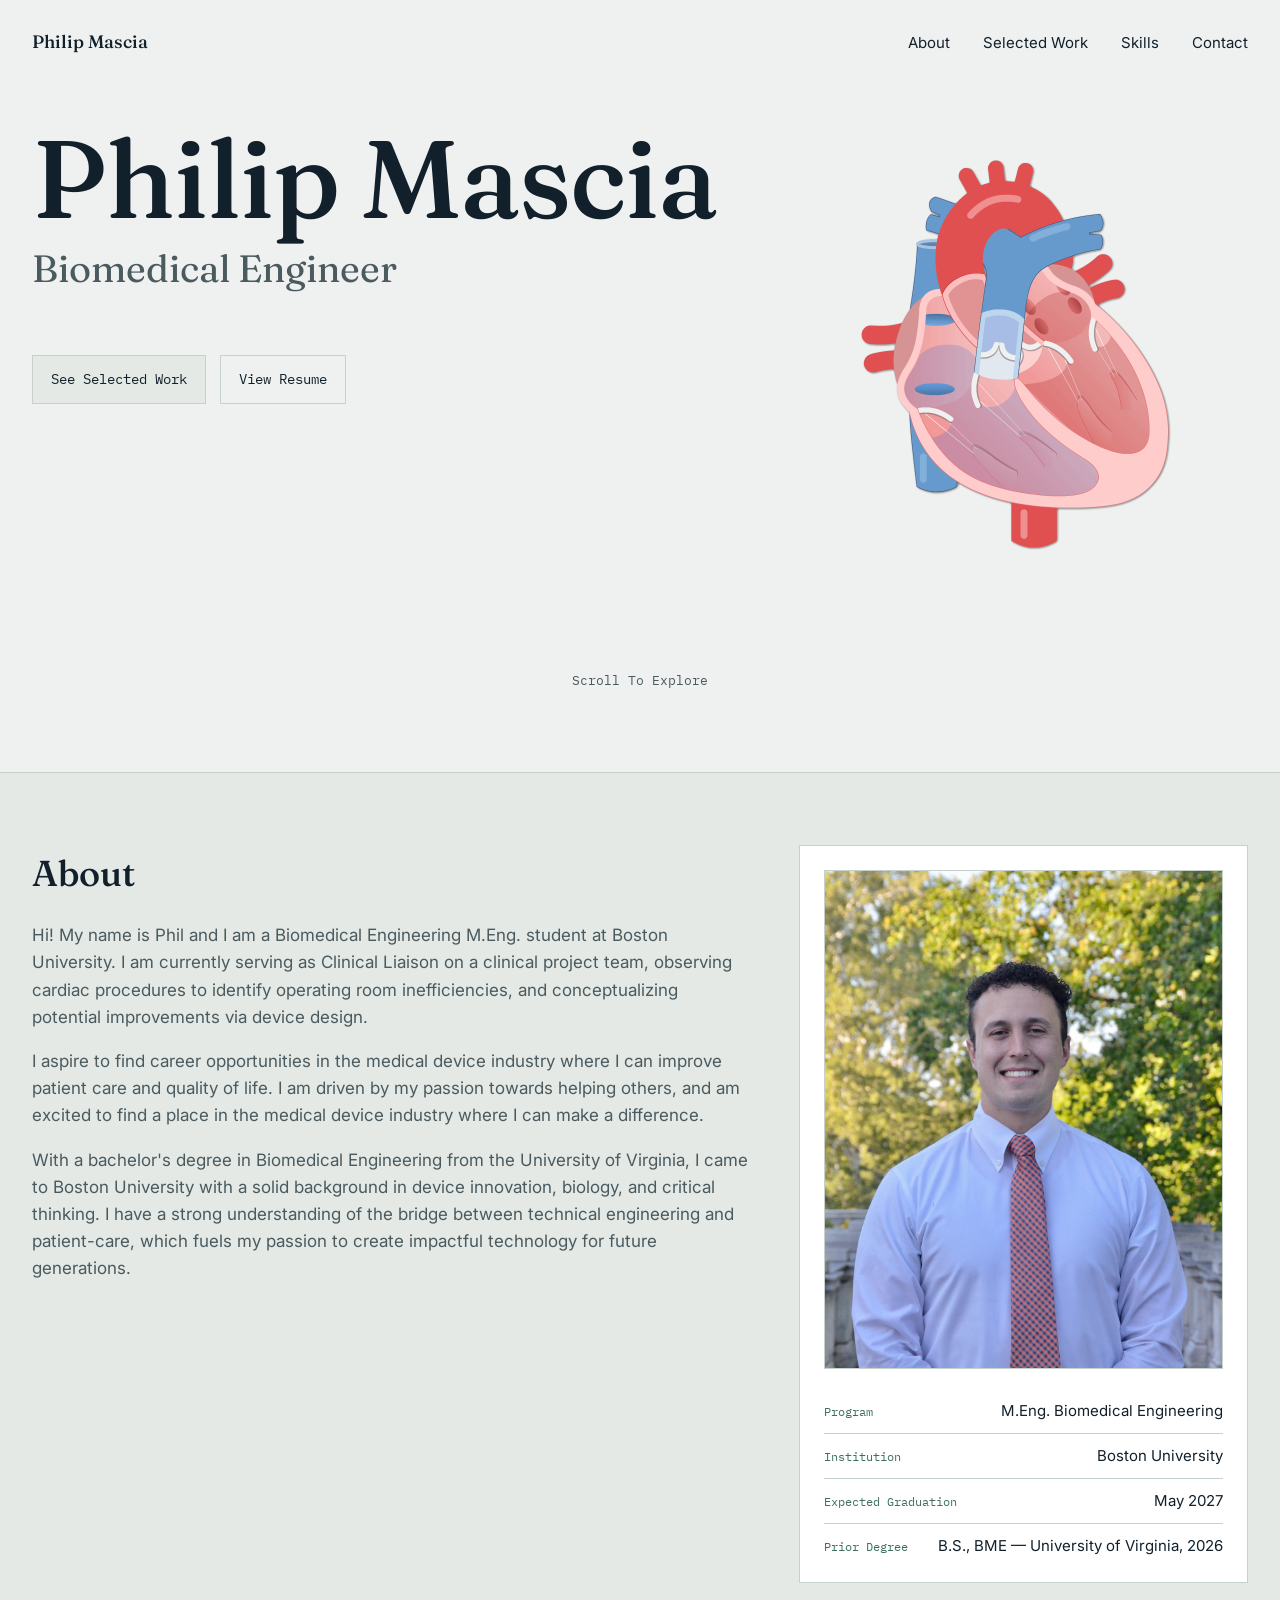
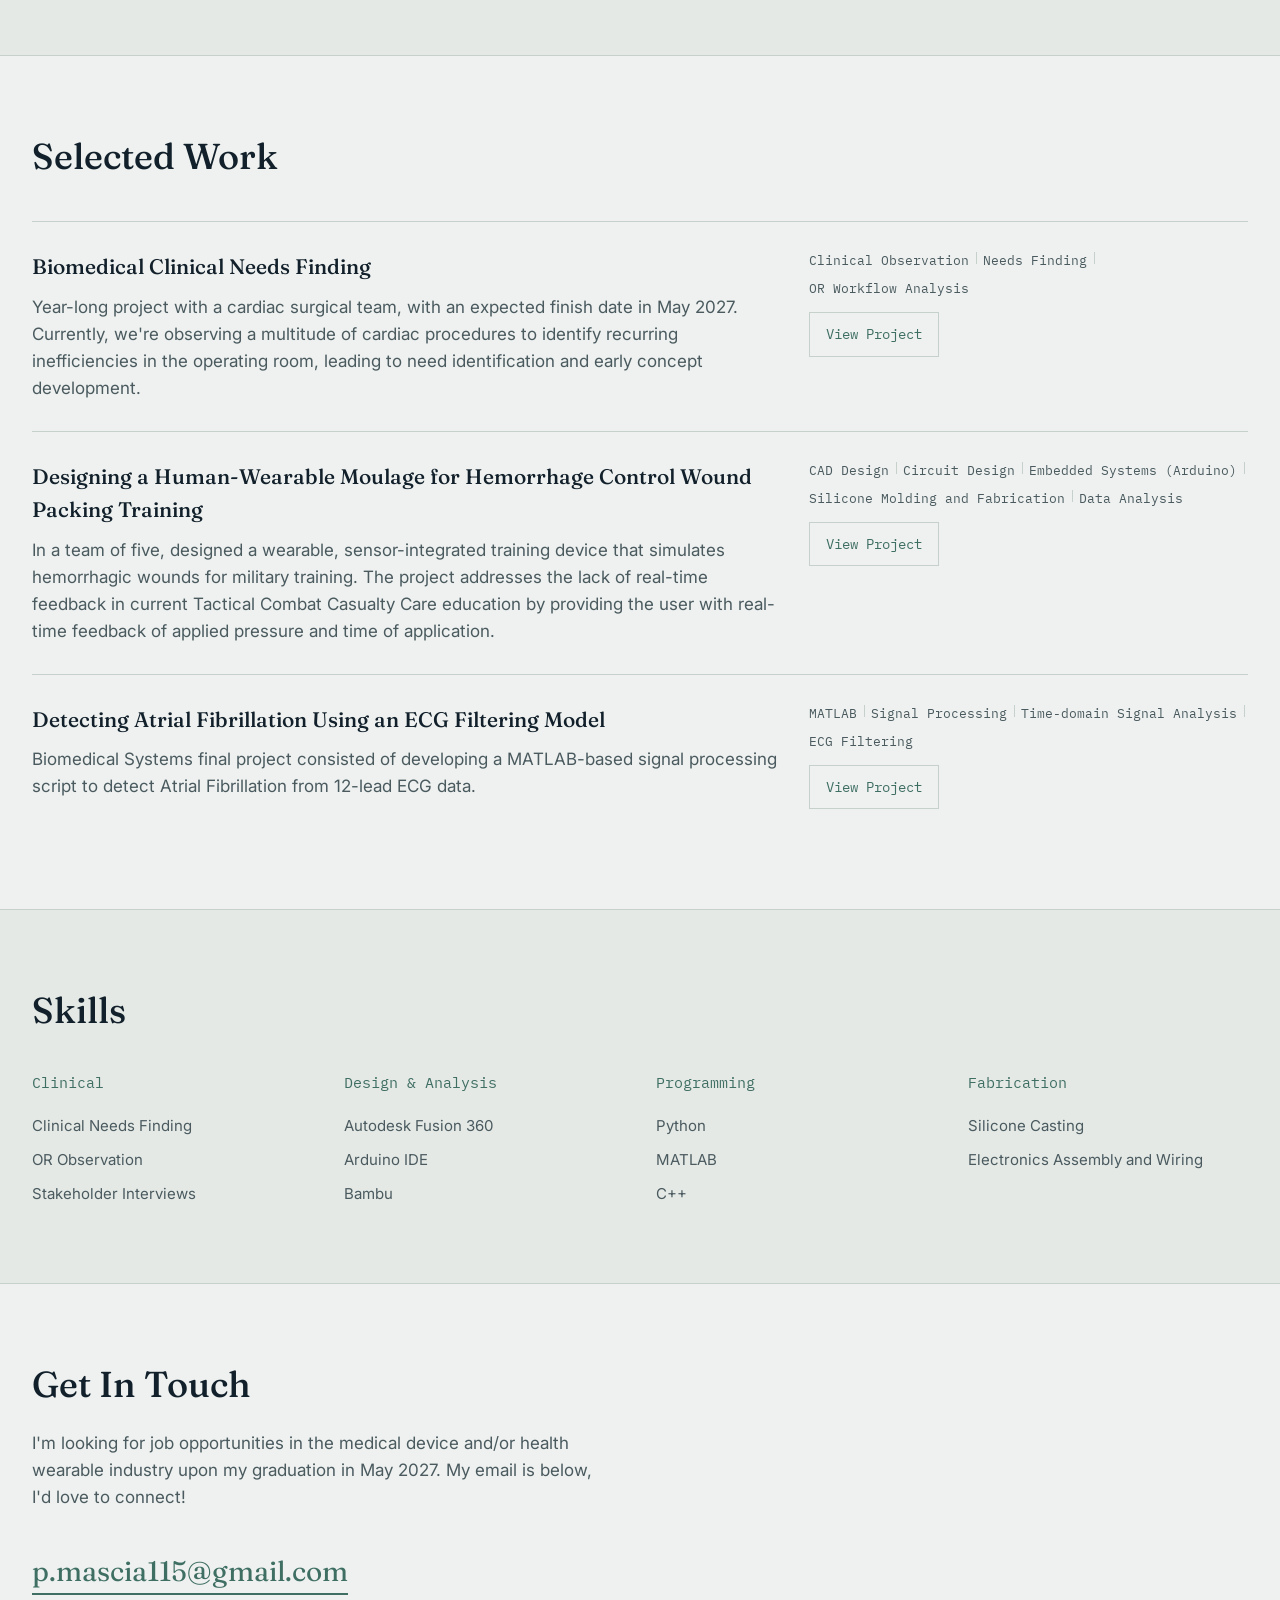
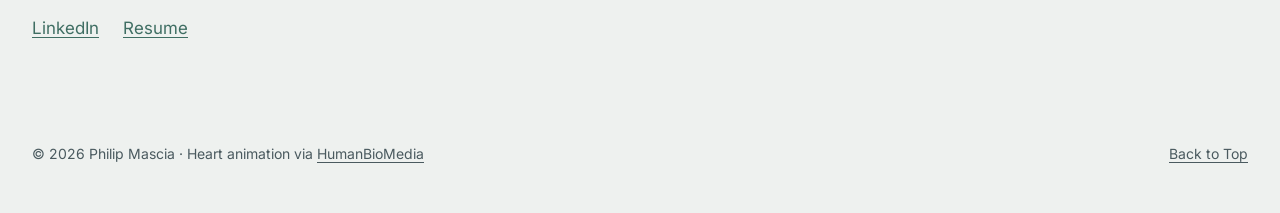
==== index.html @ 02827a30 "Update index.html" ====
<!DOCTYPE html>
<html lang="en">
<head>
<meta charset="UTF-8">
<meta name="viewport" content="width=device-width, initial-scale=1.0">
<title>Philip Mascia — Biomedical Engineer</title>
<link rel="preconnect" href="https://fonts.googleapis.com">
<link rel="preconnect" href="https://fonts.gstatic.com" crossorigin>
<link href="https://fonts.googleapis.com/css2?family=Fraunces:opsz,wght@9..144,400;9..144,500;9..144,600&family=Inter:wght@400;500;600&family=IBM+Plex+Mono:wght@400;500&display=swap" rel="stylesheet">
<link rel="stylesheet" href="styles.css">
</head>
<body>

<header class="site-header">
  <span class="site-name">Philip Mascia</span>
  <nav>
    <a href="#about">About</a>
    <a href="#work">Selected Work</a>
    <a href="#skills">Skills</a>
    <a href="#contact">Contact</a>
  </nav>
</header>

<main>

  <section class="hero">
    <div class="hero-grid">
      <div class="hero-text reveal">
        <h1 class="hero-title">
          <span class="hero-name">Philip Mascia</span>
          <span class="hero-role">Biomedical Engineer</span>
        </h1>
        <div class="hero-cta-row">
          <a class="hero-cta" href="#work">See Selected Work</a>
          <a class="hero-cta hero-cta-secondary" href="images/Philip Mascia.Resume.pdf">View Resume</a>
        </div>
      </div>
      <div class="hero-visual reveal" aria-label="Animated diagram of a beating heart">
        <img src="images/heart-beating-transparent.webp" alt="Animated diagram of a beating heart" class="heart-gif">
      </div>
     </div>
    <p class="scroll-hint reveal">Scroll To Explore</p>
  </section>

  <section id="about" class="about">
    <div class="about-text reveal">
      <h2>About</h2>
      <p>Hi! My name is Phil and I am a Biomedical Engineering M.Eng. student at Boston University. I am currently serving as Clinical Liaison on a clinical project team, observing cardiac procedures to identify operating room inefficiencies, and conceptualizing potential improvements via device design.</p>
      <p>I aspire to find career opportunities in the medical device industry where I can improve patient care and quality of life. I am driven by my passion towards helping others, and am excited to find a place in the medical device industry where I can make a difference.</p>
      <p>With a bachelor's degree in Biomedical Engineering from the University of Virginia, I came to Boston University with a solid background in device innovation, biology, and critical thinking. I have a strong understanding of the bridge between technical engineering and patient-care, which fuels my passion to create impactful technology for future generations.</p>
    </div>
    <div class="info-panel reveal" aria-label="Current program summary">
      <img src="images/headshot.jpg" alt="Photo of Philip Mascia" class="hero-photo">
      <div class="panel-row">
        <span class="panel-label">Program</span>
        <span class="panel-value">M.Eng. Biomedical Engineering</span>
      </div>
      <div class="panel-row">
        <span class="panel-label">Institution</span>
        <span class="panel-value">Boston University</span>
      </div>
      <div class="panel-row">
        <span class="panel-label">Expected Graduation</span>
        <span class="panel-value">May 2027</span>
      </div>
      <div class="panel-row">
        <span class="panel-label">Prior Degree</span>
        <span class="panel-value">B.S., BME — University of Virginia, 2026</span>
      </div>
    </div>
  </section>

  <section id="work" class="work">
    <h2>Selected Work</h2>

    <article class="project reveal">
      <div class="project-main">
        <h3>Biomedical Clinical Needs Finding</h3>
        <p>Year-long project with a cardiac surgical team, with an expected finish date in May 2027. Currently, we're observing a multitude of cardiac procedures to identify recurring inefficiencies in the operating room, leading to need identification and early concept development.</p>
      </div>
      <div class="project-meta">
        <ul class="tags">
          <li>Clinical Observation</li>
          <li>Needs Finding</li>
          <li>OR Workflow Analysis</li>
        </ul>
        <a class="project-link" href="project-01.html">View Project</a>
      </div>
    </article>

    <article class="project reveal">
      <div class="project-main">
        <h3>Designing a Human-Wearable Moulage for Hemorrhage Control Wound Packing Training</h3>
        <p>In a team of five, designed a wearable, sensor-integrated training device that simulates hemorrhagic wounds for military training. The project addresses the lack of real-time feedback in current Tactical Combat Casualty Care education by providing the user with real-time feedback of applied pressure and time of application.</p>
      </div>
      <div class="project-meta">
        <ul class="tags">
          <li>CAD Design</li>
          <li>Circuit Design</li>
          <li>Embedded Systems (Arduino)</li>
          <li>Silicone Molding and Fabrication</li>
          <li>Data Analysis</li>
        </ul>
        <a class="project-link" href="project-02.html">View Project</a>
      </div>
    </article>

    <article class="project reveal">
      <div class="project-main">
        <h3>Detecting Atrial Fibrillation Using an ECG Filtering Model</h3>
        <p>Biomedical Systems final project consisted of developing a MATLAB-based signal processing script to detect Atrial Fibrillation from 12-lead ECG data.</p>
      </div>
      <div class="project-meta">
        <ul class="tags">
          <li>MATLAB</li>
          <li>Signal Processing</li>
          <li>Time-domain Signal Analysis</li>
          <li>ECG Filtering</li>
        </ul>
        <a class="project-link" href="project-03.html">View Project</a>
      </div>
    </article>

  </section>

  <section id="skills" class="skills">
    <h2>Skills</h2>
    <div class="skills-grid">
      <div class="skills-group reveal">
        <h3>Clinical</h3>
        <ul>
          <li>Clinical Needs Finding</li>
          <li>OR Observation</li>
          <li>Stakeholder Interviews</li>
        </ul>
      </div>
      <div class="skills-group reveal">
        <h3>Design &amp; Analysis</h3>
        <ul>
          <li>Autodesk Fusion 360</li>
          <li>Arduino IDE</li>
          <li>Bambu</li>
        </ul>
      </div>
      <div class="skills-group reveal">
        <h3>Programming</h3>
        <ul>
          <li>Python</li>
          <li>MATLAB</li>
          <li>C++</li>
        </ul>
      </div>
      <div class="skills-group reveal">
        <h3>Fabrication</h3>
        <ul>
          <li>Silicone Casting</li>
          <li>Electronics Assembly and Wiring</li>
        </ul>
      </div>
    </div>
  </section>

  <section id="contact" class="contact reveal">
    <h2>Get In Touch</h2>
    <p>I'm looking for job opportunities in the medical device and/or health wearable industry upon my graduation in May 2027. My email is below, I'd love to connect!</p>
    <a class="contact-email" href="mailto:p.mascia115@gmail.com">p.mascia115@gmail.com</a>
    <div class="contact-links">
      <a href="https://www.linkedin.com/in/philip-mascia-20286b327">LinkedIn</a>
      <a href="images/Philip Mascia.Resume.pdf">Resume</a>
    </div>
  </section>

</main>

<footer class="site-footer">
  <span>© 2026 Philip Mascia · Heart animation via <a href="https://www.humanbiomedia.org/cardiac-cycle-animations/">HumanBioMedia</a></span>
  <a href="#top">Back to Top</a>
</footer>
<script>
  const revealEls = document.querySelectorAll('.reveal');
const observer = new IntersectionObserver((entries) => {
  entries.forEach(entry => {
    if (entry.isIntersecting) {
      entry.target.classList.add('visible');
      observer.unobserve(entry.target);
    }
  });
}, { threshold: 0.15 });
revealEls.forEach(el => observer.observe(el));
</script>
</body>
</html>
---- styles.css ----
/* ---- Tokens ---- */
:root {
  --paper: #EEF1EF;
  --paper-line: #C7D1CB;
  --ink: #12202B;
  --ink-soft: #4A5A5F;
  --teal: #3F6E63;
  --copper: #B5622F;
  --white: #FFFFFF;
  --paper-alt: #E4E9E5;
  --paper-hover: #DFEAE5;

  --font-display: 'Fraunces', serif;
  --font-body: 'Inter', -apple-system, sans-serif;
  --font-mono: 'IBM Plex Mono', monospace;

  --max: 1280px;
  --edge: 1px solid var(--paper-line);
}
* { box-sizing: border-box; }

html { scroll-behavior: smooth; }

body {
  margin: 0;
  background: var(--paper);
  color: var(--ink);
  font-family: var(--font-body);
  font-size: 17px;
  line-height: 1.6;
}

h1, h2, h3 {
  font-family: var(--font-display);
  font-weight: 500;
  margin: 0;
  color: var(--ink);
}

p { margin: 0 0 1em; color: var(--ink-soft); }
p:last-child { margin-bottom: 0; }

a {
  color: var(--teal);
  text-decoration-thickness: 1px;
  text-underline-offset: 3px;
}
a:hover { color: var(--copper); }

a:focus-visible, button:focus-visible {
  outline: 2px solid var(--copper);
  outline-offset: 3px;
}

@media (prefers-reduced-motion: reduce) {
  html { scroll-behavior: auto; }
  * { animation: none !important; transition: none !important; }
}

/* ---- Layout shell ---- */
main, .site-header, .site-footer {
  max-width: var(--max);
  margin: 0 auto;
  padding-left: 32px;
  padding-right: 32px;
}
main > section {
  width: 100vw;
  position: relative;
  left: 50%;
  margin-left: -50vw;
  padding-left: max(32px, calc((100vw - var(--max)) / 2 + 32px));
  padding-right: max(32px, calc((100vw - var(--max)) / 2 + 32px));
}

section { padding: 72px 0; border-bottom: var(--edge); }
.contact { border-bottom: none; }

/* ---- Header ---- */
.site-header {
  display: flex;
  justify-content: space-between;
  align-items: center;
  padding-top: 28px;
  padding-bottom: 28px;
}
.site-name {
  font-family: var(--font-display);
  font-size: 18px;
  font-weight: 500;
}
.site-header nav a {
  margin-left: 28px;
  color: var(--ink);
  text-decoration: none;
  font-size: 15px;
  position: relative;
  padding-bottom: 2px;
}
.site-header nav a::after {
  content: "";
  position: absolute;
  left: 0;
  bottom: -2px;
  width: 0;
  height: 1px;
  background: var(--teal);
  transition: width 0.25s ease;
}
.site-header nav a:hover { color: var(--teal); }
.site-header nav a:hover::after { width: 100%; }

/* ---- Hero ---- */
.hero {
  padding-top: 40px;
  position: relative;
}
.hero-grid {
  display: grid;
  grid-template-columns: 1.5fr 1fr;
  gap: 48px;
  align-items: start;
}
.hero h1.hero-title {
  font-family: var(--font-display);
  font-weight: 500;
}
.hero-name {
  display: block;
  font-size: clamp(56px, 9vw, 110px);
  line-height: 0.98;
  letter-spacing: -0.01em;
}
.hero-role {
  display: block;
  margin-top: 6px;
  font-size: clamp(26px, 3.6vw, 38px);
  font-weight: 400;
  color: var(--ink-soft);
}
.hero-sub {
  margin-top: 24px;
  max-width: 46ch;
  font-size: 17px;
}
.hero-cta-row {
  display: flex;
  flex-wrap: wrap;
  gap: 14px;
  margin-top: 56px;
}
.hero-cta {
  display: inline-block;
  padding: 12px 18px;
  border: var(--edge);
  background: var(--paper-alt);
  color: var(--ink);
  font-family: var(--font-mono);
  font-size: 14px;
  text-decoration: none;
  transition: border-color 0.3s ease, color 0.3s ease, background-color 0.3s ease;
}
.hero-cta:hover {
  border-color: var(--teal);
  color: var(--teal);
  background: var(--paper-hover);
}
.hero-cta-secondary {
  background: transparent;
}
.scroll-hint {
  text-align: center;
  margin-top: 90px;
  padding-bottom: 8px;
  font-family: var(--font-mono);
  font-size: 13px;
  color: var(--ink-soft);
  transition: color 0.3s ease;
  animation: scroll-hint-bounce 2.2s ease-in-out 5;
}
.scroll-hint:hover {
  color: var(--teal);
}
@keyframes scroll-hint-bounce {
  0%, 100% { transform: translateY(0); }
  50% { transform: translateY(6px); }
}

/* ---- Hero visual: heart rate monitor ---- */
.hero-visual {
  padding: 28px 24px;
  min-height: 320px;
  display: flex;
  flex-direction: column;
  align-items: center;
  justify-content: center;
  gap: 24px;
}
.heart-gif {
  width: 100%;
  max-width: 320px;
  height: auto;
  display: block;
}
/* ---- Info panel (headshot + program summary, now in About) ---- */
.info-panel {
  border: var(--edge);
  background: var(--white);
  padding: 24px;
}
.hero-photo {
  width: 100%;
  aspect-ratio: 4 / 5;
  object-fit: cover;
  margin-bottom: 20px;
  border: var(--edge);
  display: block;
}
.panel-row {
  display: flex;
  flex-direction: row;
  justify-content: space-between;
  align-items: baseline;
  gap: 12px;
  padding: 10px 0;
  border-bottom: var(--edge);
}
.panel-row:last-child { border-bottom: none; padding-bottom: 0; }
.panel-row:first-child { padding-top: 0; }
.panel-label {
  font-family: var(--font-mono);
  font-size: 12px;
  color: var(--teal);
  white-space: nowrap;
}
.panel-value {
  font-size: 15px;
  color: var(--ink);
  text-align: right;
}

/* ---- About ---- */
.about {
  display: grid;
  grid-template-columns: 1.6fr 1fr;
  gap: 48px;
}
.about h2 { font-size: 28px; margin-bottom: 20px; }
.about .info-panel { align-self: start; }

/* ---- Work ---- */
.work h2 { font-size: 28px; margin-bottom: 36px; }
.project {
  display: grid;
  grid-template-columns: 1.7fr 1fr;
  gap: 32px;
  padding: 28px 0;
  border-top: var(--edge);
  position: relative;
  transition: background-color 0.5s ease;
}
.project:hover {
  background: var(--paper-hover);
}
.project::before {
  content: "";
  position: absolute;
  top: 0;
  left: 0;
  right: 0;
  height: 2px;
  background: var(--teal);
  opacity: 0;
  transition: opacity 0.4s ease;
}
.project:hover::before {
  opacity: 1;
}
.project:first-of-type { border-top: var(--edge); }
.project h3 { font-size: 21px; margin-bottom: 10px; }
.project-meta {
  display: flex;
  flex-direction: column;
  align-items: flex-start;
  gap: 14px;
}
.tags {
  list-style: none;
  margin: 0;
  padding: 0;
  display: flex;
  flex-wrap: wrap;
  gap: 8px 14px;
  font-family: var(--font-mono);
  font-size: 12.5px;
  color: var(--ink-soft);
}
.tags li { position: relative; }
.tags li:not(:last-child)::after {
  content: "";
  position: absolute;
  right: -8px;
  top: 2px;
  height: 12px;
  width: 1px;
  background: var(--paper-line);
}
.project-link {
  display: inline-block;
  padding: 10px 16px;
  border: var(--edge);
  font-family: var(--font-mono);
  font-size: 14px;
  text-decoration: none;
  transition: border-color 0.3s ease, color 0.3s ease, background-color 0.3s ease;
}
.project-link:hover {
  border-color: var(--teal);
  background: var(--paper-alt);
}

/* ---- Skills ---- */
.skills h2 { font-size: 28px; margin-bottom: 32px; }
.skills-grid {
  display: grid;
  grid-template-columns: repeat(4, 1fr);
  gap: 32px;
}
.skills-group h3 {
  font-size: 15px;
  font-family: var(--font-mono);
  font-weight: 400;
  color: var(--teal);
  margin-bottom: 14px;
}
.skills-group ul {
  list-style: none;
  margin: 0;
  padding: 0;
  font-size: 15px;
  color: var(--ink-soft);
}
.skills-group li { padding: 5px 0; }
.meta-box {
  transition: border-color 0.25s ease, background-color 0.25s ease;
}
.meta-box:hover {
  border-color: var(--teal);
  background: var(--white);
}
.info-panel {
  transition: border-color 0.25s ease;
}
.info-panel:hover {
  border-color: var(--teal);
}
/* ---- Contact ---- */
.contact h2 { font-size: 28px; margin-bottom: 16px; }
.contact p { max-width: 52ch; }
.contact-email {
  display: inline-block;
  font-family: var(--font-display);
  font-size: 28px;
  margin-top: 20px;
  text-decoration: none;
  border-bottom: 2px solid var(--teal);
}
.contact-email:hover { border-color: var(--copper); }
.contact-links { margin-top: 20px; display: flex; gap: 24px; }

main > section {
  transition: background-color 0.35s ease;
}
main > section:nth-of-type(even) {
  background: var(--paper-alt);
}

/* ---- Footer ---- */
.site-footer {
  display: flex;
  justify-content: space-between;
  padding: 28px 32px 48px;
  font-size: 14px;
  color: var(--ink-soft);
}
.site-footer a { color: var(--ink-soft); }

/* ---- Responsive ---- */
@media (max-width: 720px) {
  .hero-grid, .about, .project {
    grid-template-columns: 1fr;
  }
  .skills-grid {
    grid-template-columns: repeat(2, 1fr);
  }
  .site-header nav a { margin-left: 16px; }
  section { padding: 48px 0; }
}
.reveal {
  opacity: 0;
  transform: translateY(16px);
  transition: opacity 0.6s ease, transform 0.6s ease;
}
.reveal.visible {
  opacity: 1;
  transform: translateY(0);
}
@media (prefers-reduced-motion: reduce) {
  .reveal { opacity: 1; transform: none; transition: none; }
}

/* ---- Project detail pages ---- */
.project-nav {
  padding: 32px 0 0;
  display: flex;
  flex-wrap: wrap;
  gap: 14px
}

.project-meta-block {
  padding-top: 24px;
}
.meta-row {
  display: flex;
  flex-wrap: wrap;
  gap: 16px;
}
.meta-box {
  border: var(--edge);
  padding: 14px 18px;
  display: flex;
  flex-direction: column;
  gap: 4px;
  min-width: 160px;
}

.project-title-block {
  padding-top: 40px;
  padding-bottom: 40px;
}
.project-title {
  font-size: clamp(32px, 5vw, 52px);
  line-height: 1.05;
  margin-bottom: 20px;
}
.project-skills {
  font-size: 13.5px;
}

.project-section {
  border-top: var(--edge);
  padding-top: 48px;
  padding-bottom: 48px;
}
.project-section h2 {
  font-size: 26px;
  margin-bottom: 20px;
}
.project-section p {
  max-width: 68ch;
}

.media-grid {
  display: grid;
  grid-template-columns: repeat(3, 1fr);
  gap: 16px;
  margin-bottom: 28px;
}
.media-grid.two-up {
  grid-template-columns: repeat(2, 1fr);
}
.media-placeholder {
  aspect-ratio: 4 / 3;
  border: 1px dashed var(--paper-line);
  display: flex;
  align-items: center;
  justify-content: center;
  font-family: var(--font-mono);
  font-size: 13px;
  color: var(--ink-soft);
  text-align: center;
  padding: 12px;
}

.project-footer-nav {
  display: flex;
  flex-wrap: wrap;
  gap: 14px;
  padding: 40px 0 56px;
}

@media (max-width: 720px) {
  .media-grid { grid-template-columns: 1fr 1fr; }
}
.media-item {
  width: 100%;
  aspect-ratio: 4 / 3;
  object-fit: contain;
  background: var(--ink);
  border: var(--edge);
  display: block;
}
.media-item.wide {
  grid-column: 1 / -1;
  aspect-ratio: 16 / 9;
}
img.media-item {
  object-fit: cover;
  background: none;
}
.about h2, .work h2, .skills h2, .contact h2 {
  font-size: 36px;
}
/* ---- Font ---- */
h1, h2, h3, .site-name, .contact-email {
  font-variation-settings: "SOFT" 0, "WONK" 0, "opsz" 20;
}
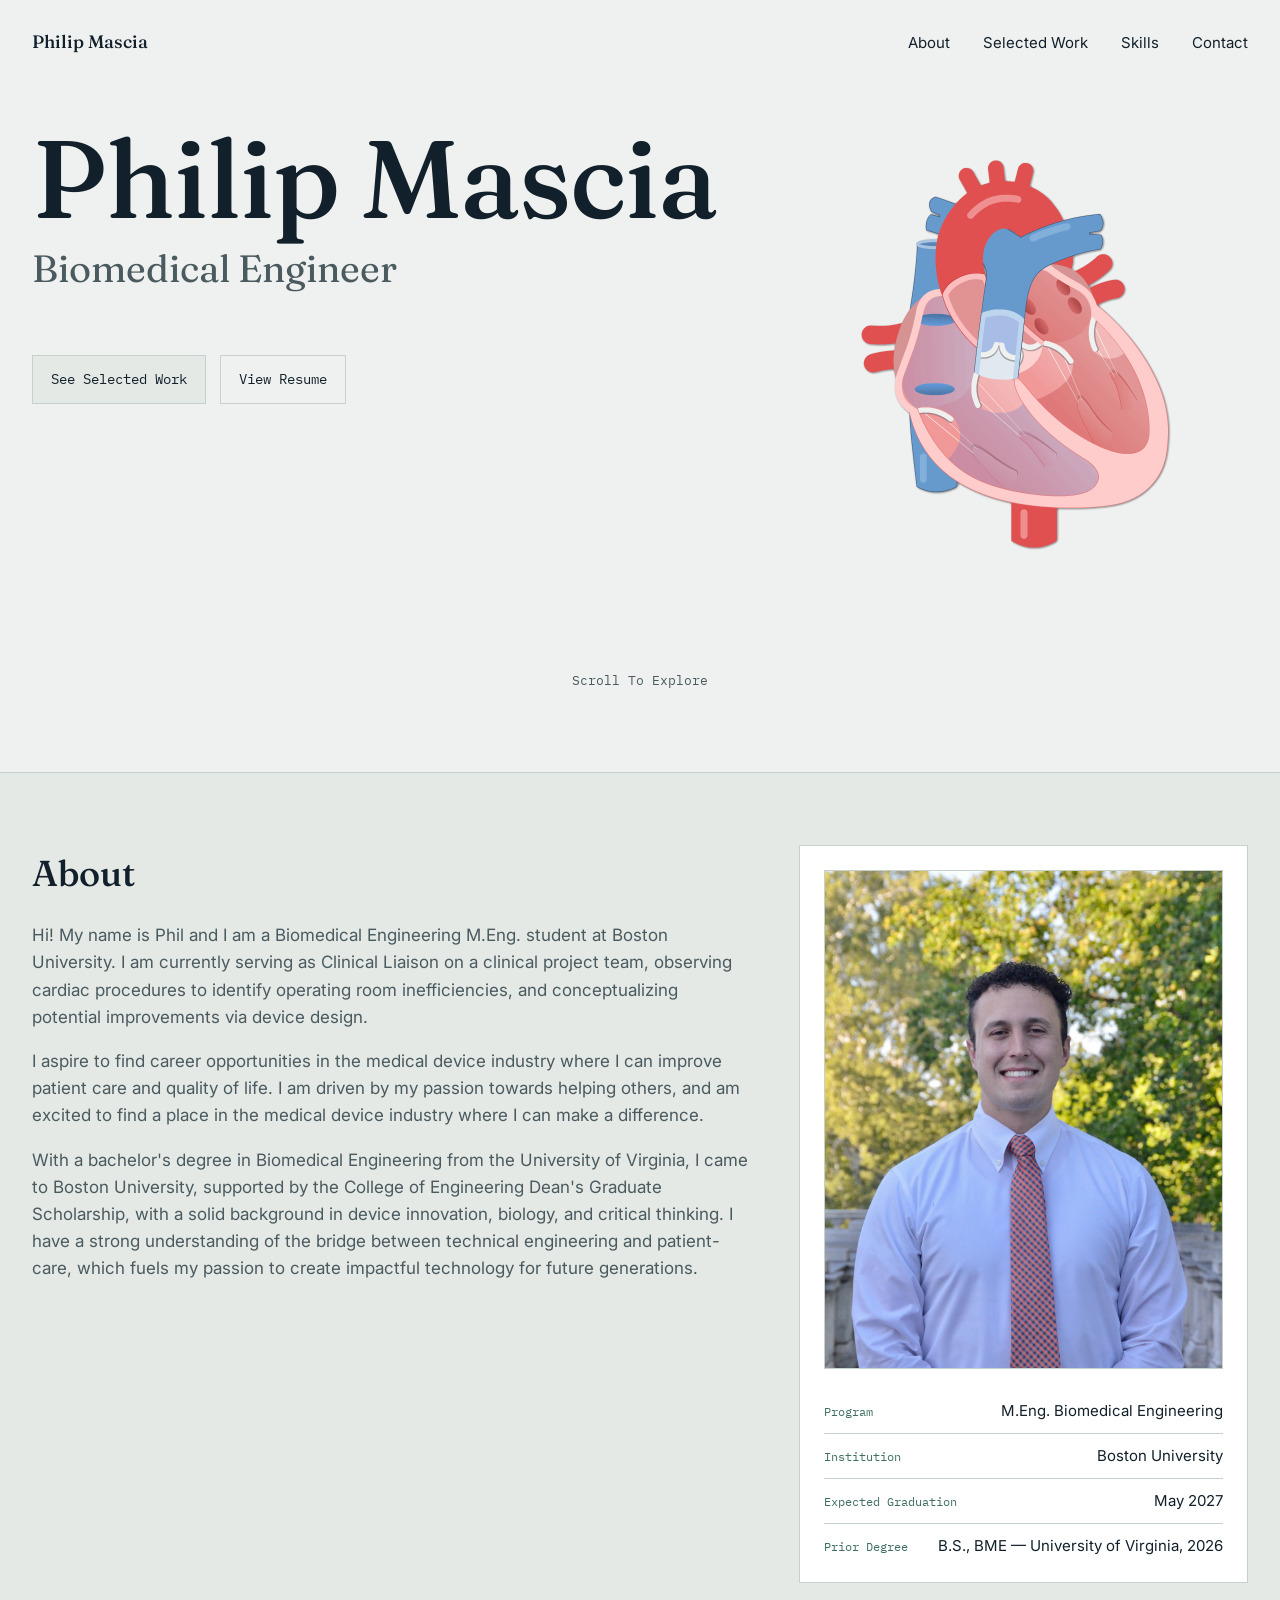
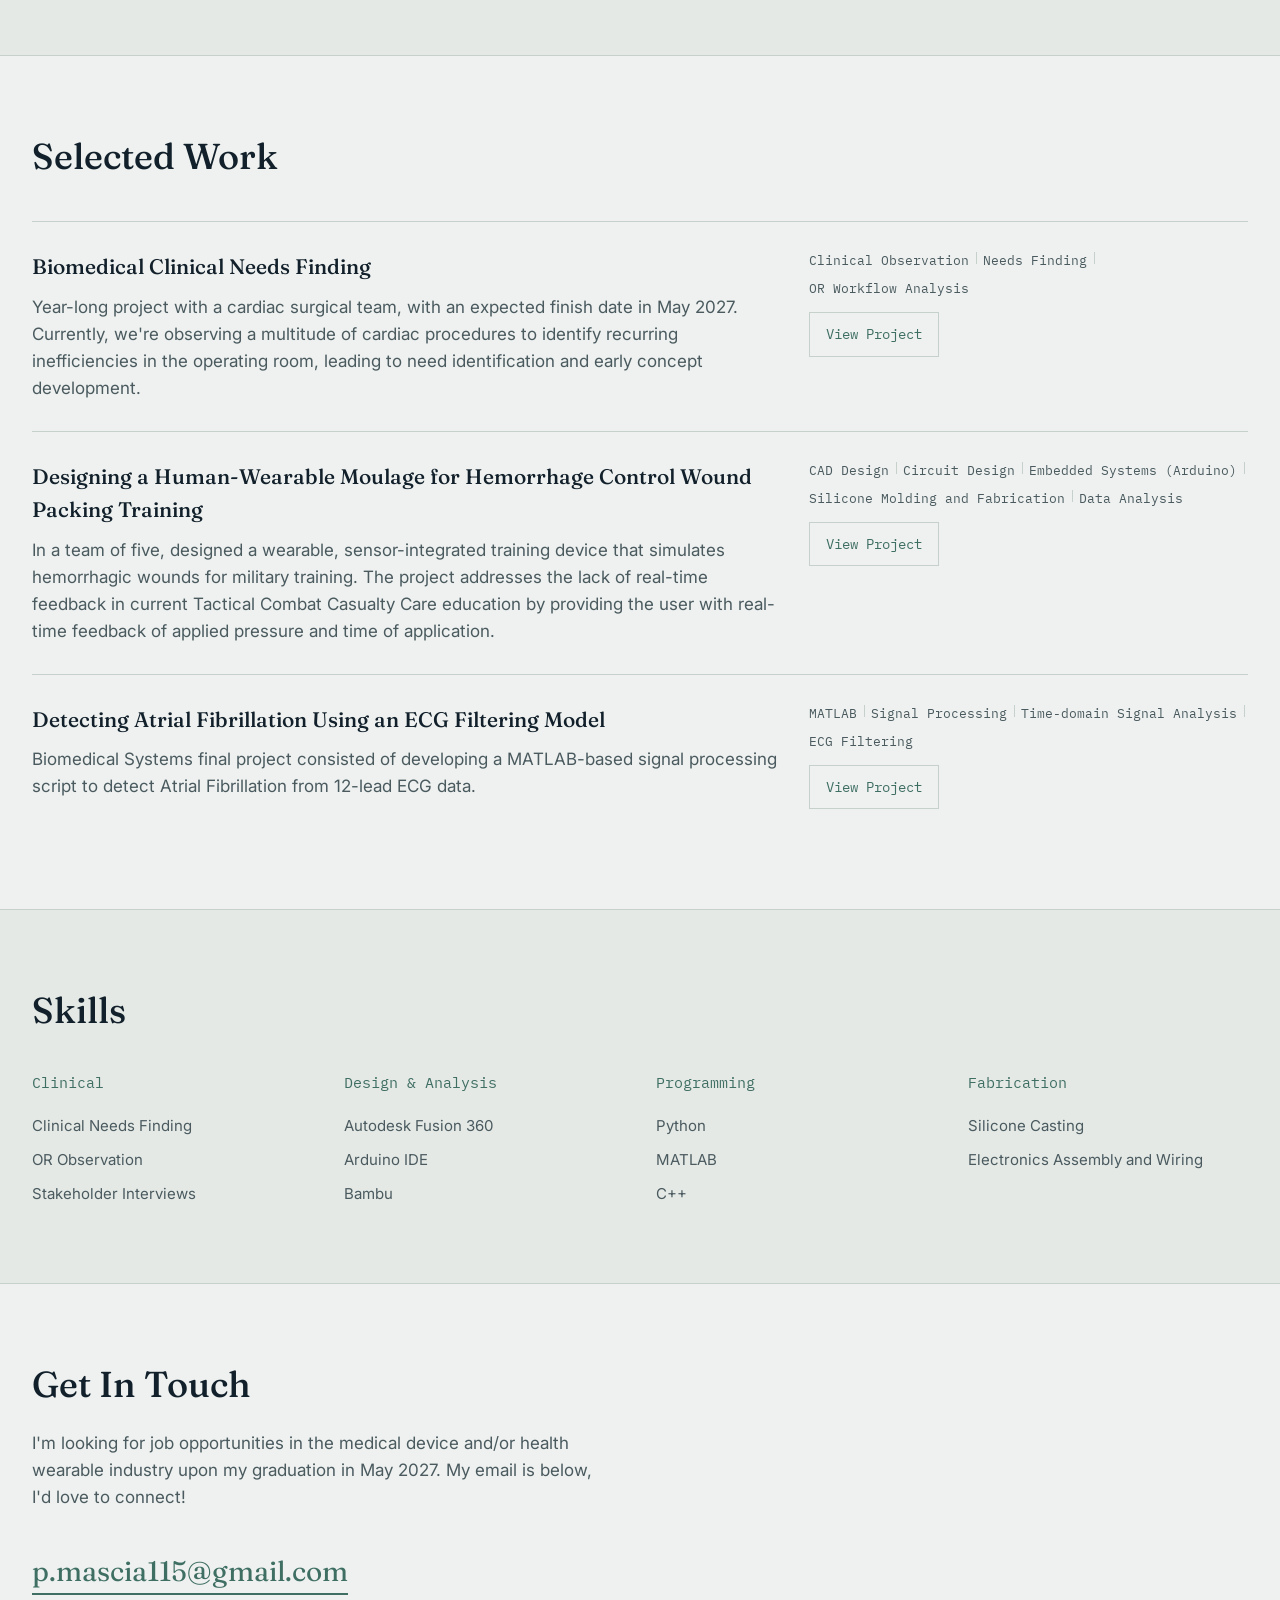
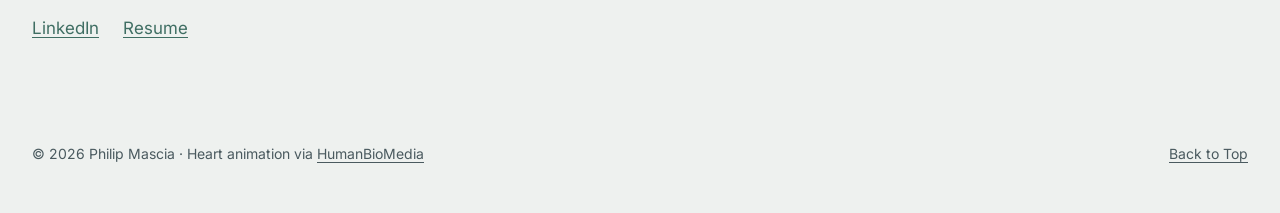
==== commit 7c546380: "Update index.html" ====
--- a/index.html
+++ b/index.html
@@ -47,7 +47,7 @@
       <h2>About</h2>
       <p>Hi! My name is Phil and I am a Biomedical Engineering M.Eng. student at Boston University. I am currently serving as Clinical Liaison on a clinical project team, observing cardiac procedures to identify operating room inefficiencies, and conceptualizing potential improvements via device design.</p>
       <p>I aspire to find career opportunities in the medical device industry where I can improve patient care and quality of life. I am driven by my passion towards helping others, and am excited to find a place in the medical device industry where I can make a difference.</p>
-      <p>With a bachelor's degree in Biomedical Engineering from the University of Virginia, I came to Boston University with a solid background in device innovation, biology, and critical thinking. I have a strong understanding of the bridge between technical engineering and patient-care, which fuels my passion to create impactful technology for future generations.</p>
+      <p>With a bachelor's degree in Biomedical Engineering from the University of Virginia, I came to Boston University, supported by the College of Engineering Dean's Graduate Scholarship, with a solid background in device innovation, biology, and critical thinking. I have a strong understanding of the bridge between technical engineering and patient-care, which fuels my passion to create impactful technology for future generations.</p>
     </div>
     <div class="info-panel reveal" aria-label="Current program summary">
       <img src="images/headshot.jpg" alt="Photo of Philip Mascia" class="hero-photo">
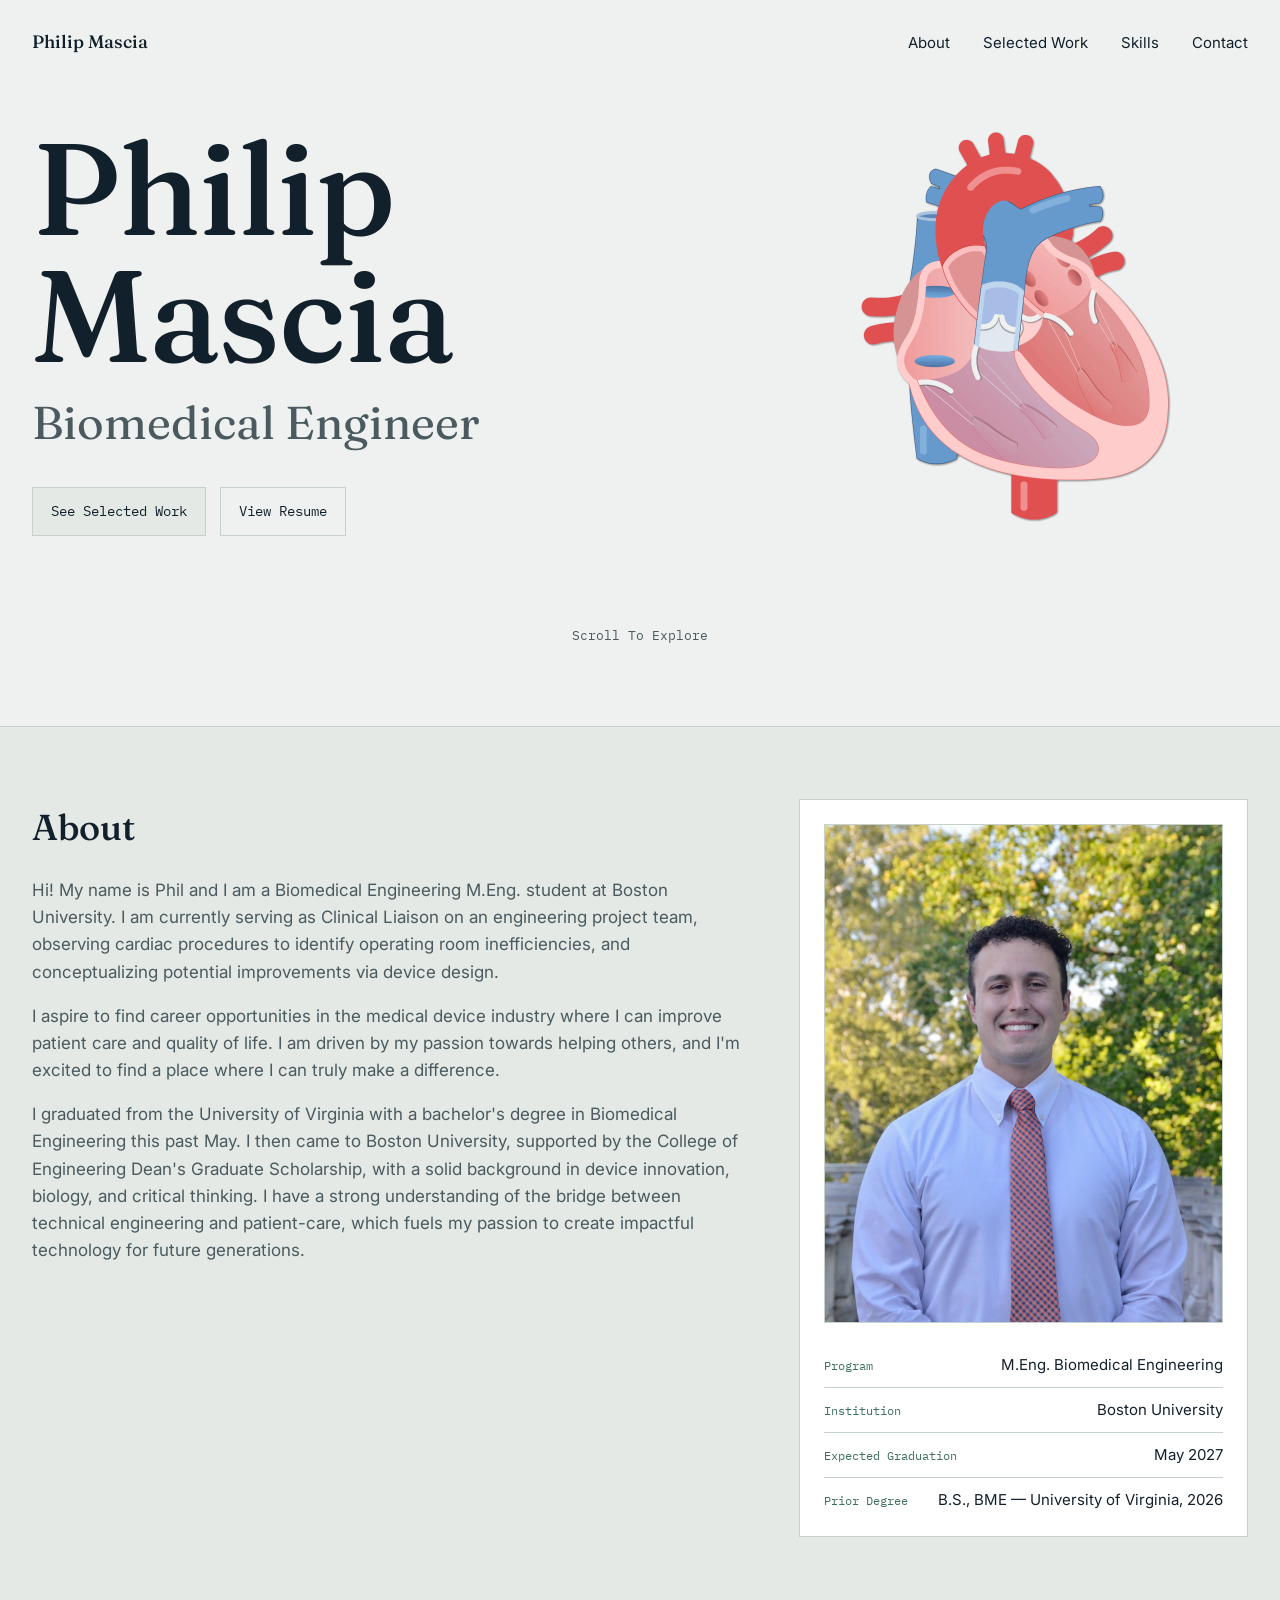
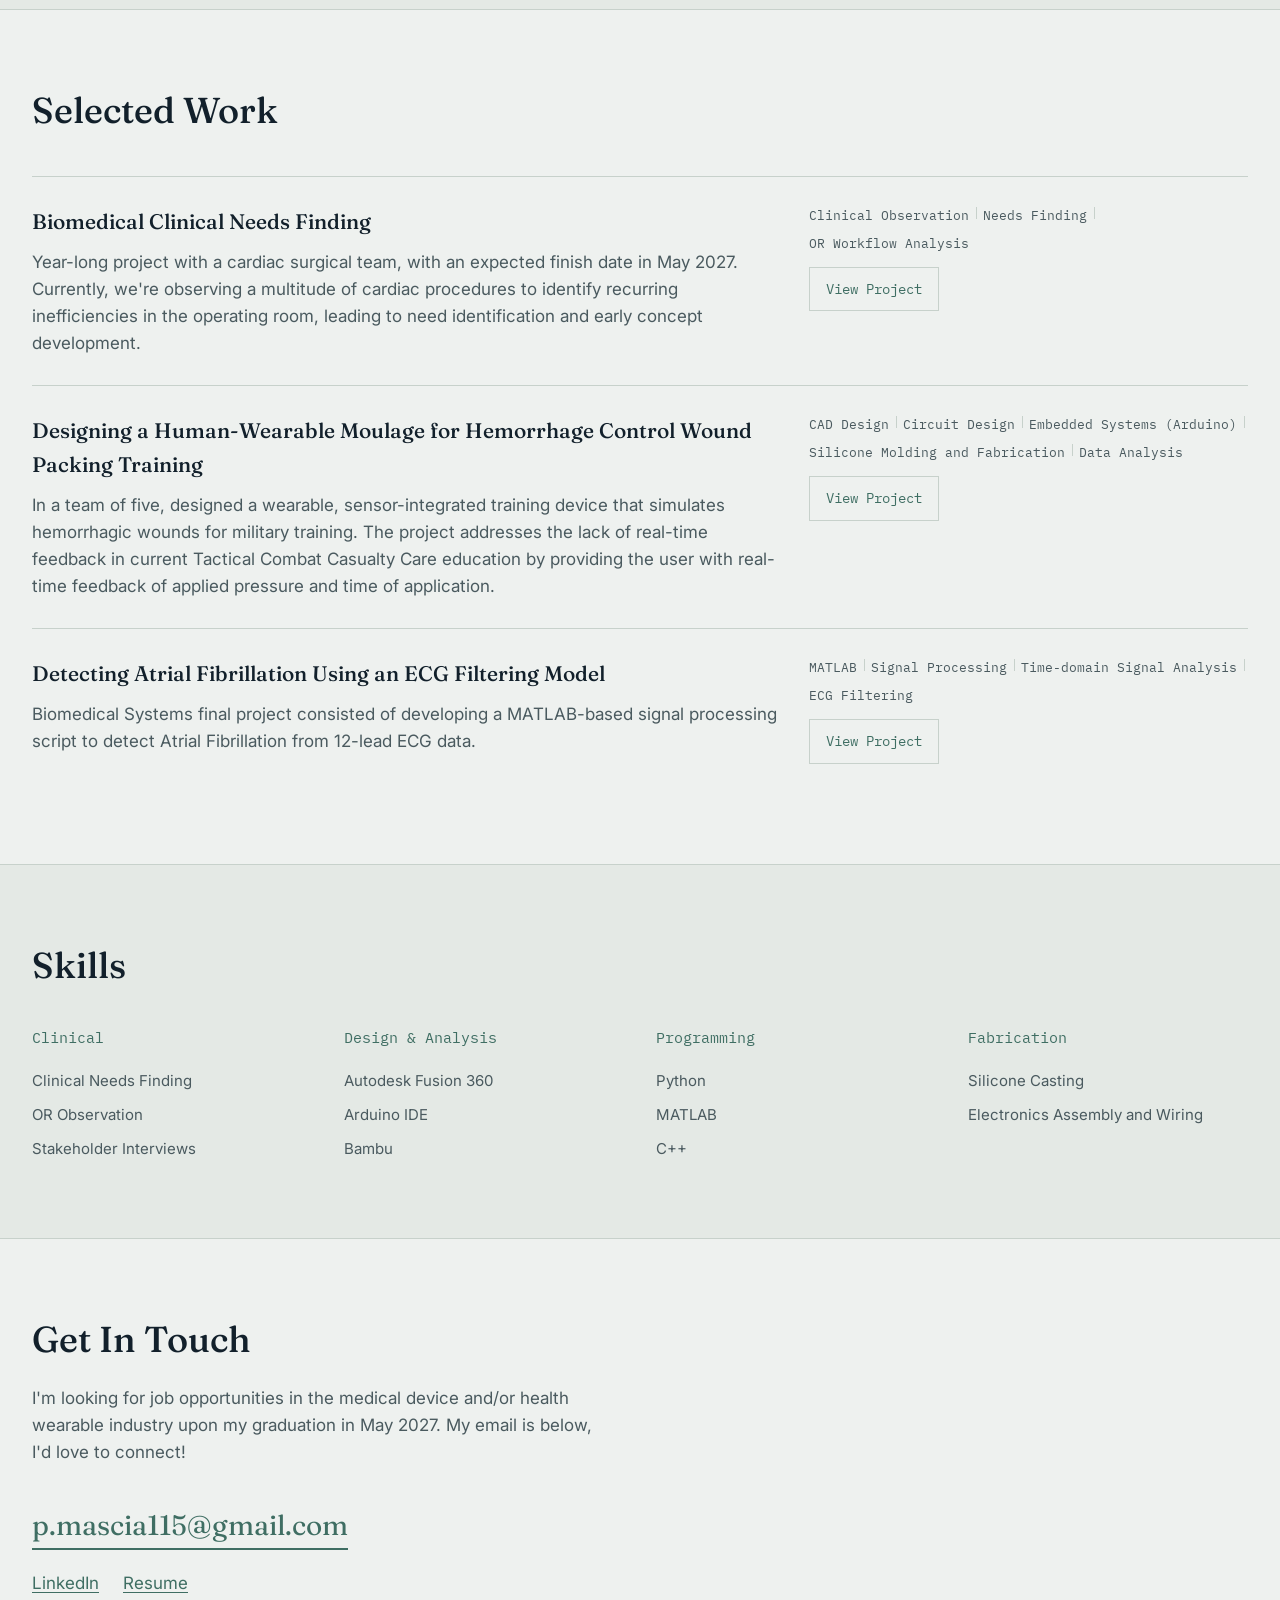
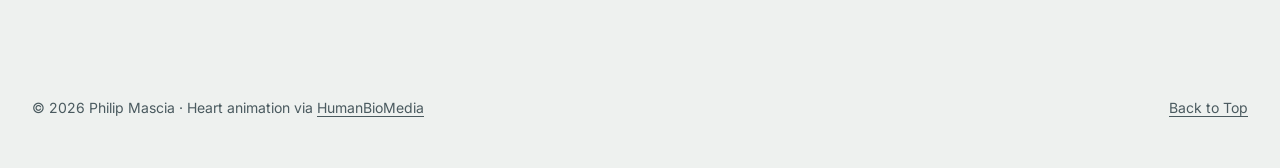
==== commit ea1ca4e6: "Revise about section in index.html Updated the about section to reflect recent changes in career asp" ====
--- a/index.html
+++ b/index.html
@@ -45,9 +45,9 @@
   <section id="about" class="about">
     <div class="about-text reveal">
       <h2>About</h2>
-      <p>Hi! My name is Phil and I am a Biomedical Engineering M.Eng. student at Boston University. I am currently serving as Clinical Liaison on a clinical project team, observing cardiac procedures to identify operating room inefficiencies, and conceptualizing potential improvements via device design.</p>
-      <p>I aspire to find career opportunities in the medical device industry where I can improve patient care and quality of life. I am driven by my passion towards helping others, and am excited to find a place in the medical device industry where I can make a difference.</p>
-      <p>With a bachelor's degree in Biomedical Engineering from the University of Virginia, I came to Boston University, supported by the College of Engineering Dean's Graduate Scholarship, with a solid background in device innovation, biology, and critical thinking. I have a strong understanding of the bridge between technical engineering and patient-care, which fuels my passion to create impactful technology for future generations.</p>
+      <p>Hi! My name is Phil and I am a Biomedical Engineering M.Eng. student at Boston University. I am currently serving as Clinical Liaison on an engineering project team, observing cardiac procedures to identify operating room inefficiencies, and conceptualizing potential improvements via device design.</p>
+      <p>I aspire to find career opportunities in the medical device industry where I can improve patient care and quality of life. I am driven by my passion towards helping others, and I'm excited to find a place where I can truly make a difference.</p>
+      <p>I graduated from the University of Virginia with a bachelor's degree in Biomedical Engineering this past May. I then came to Boston University, supported by the College of Engineering Dean's Graduate Scholarship, with a solid background in device innovation, biology, and critical thinking. I have a strong understanding of the bridge between technical engineering and patient-care, which fuels my passion to create impactful technology for future generations.</p>
     </div>
     <div class="info-panel reveal" aria-label="Current program summary">
       <img src="images/headshot.jpg" alt="Photo of Philip Mascia" class="hero-photo">
--- a/styles.css
+++ b/styles.css
@@ -127,14 +127,14 @@
 }
 .hero-name {
   display: block;
-  font-size: clamp(56px, 9vw, 110px);
+  font-size: clamp(64px, 10.5vw, 130px);
   line-height: 0.98;
   letter-spacing: -0.01em;
 }
 .hero-role {
   display: block;
   margin-top: 6px;
-  font-size: clamp(26px, 3.6vw, 38px);
+  font-size: clamp(30px, 4.2vw, 46px);
   font-weight: 400;
   color: var(--ink-soft);
 }
@@ -147,7 +147,7 @@
   display: flex;
   flex-wrap: wrap;
   gap: 14px;
-  margin-top: 56px;
+  margin-top: 28px;
 }
 .hero-cta {
   display: inline-block;
@@ -188,12 +188,12 @@
 
 /* ---- Hero visual: heart rate monitor ---- */
 .hero-visual {
-  padding: 28px 24px;
+  padding: 0px 24px;
   min-height: 320px;
   display: flex;
   flex-direction: column;
   align-items: center;
-  justify-content: center;
+  justify-content: flex-start;
   gap: 24px;
 }
 .heart-gif {
@@ -236,6 +236,8 @@
 .panel-value {
   font-size: 15px;
   color: var(--ink);
+}
+.info-panel .panel-value {
   text-align: right;
 }
 
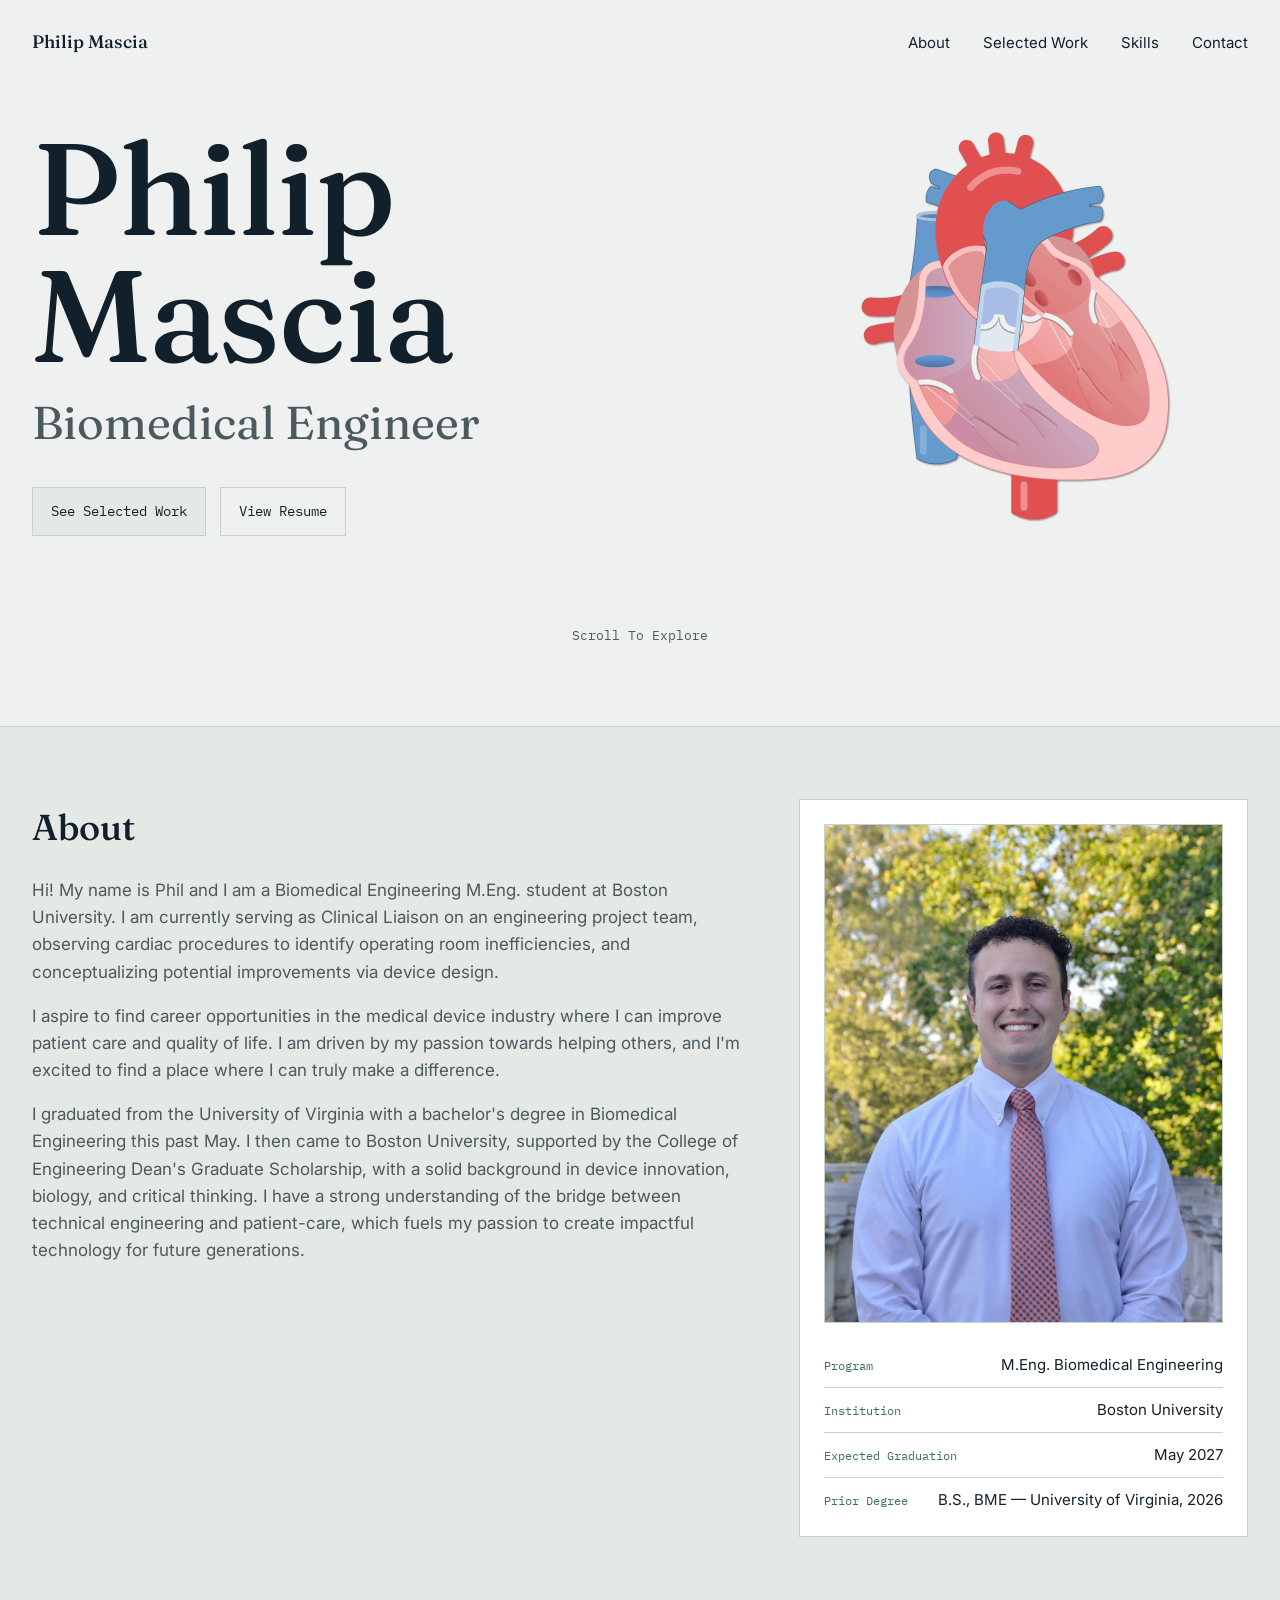
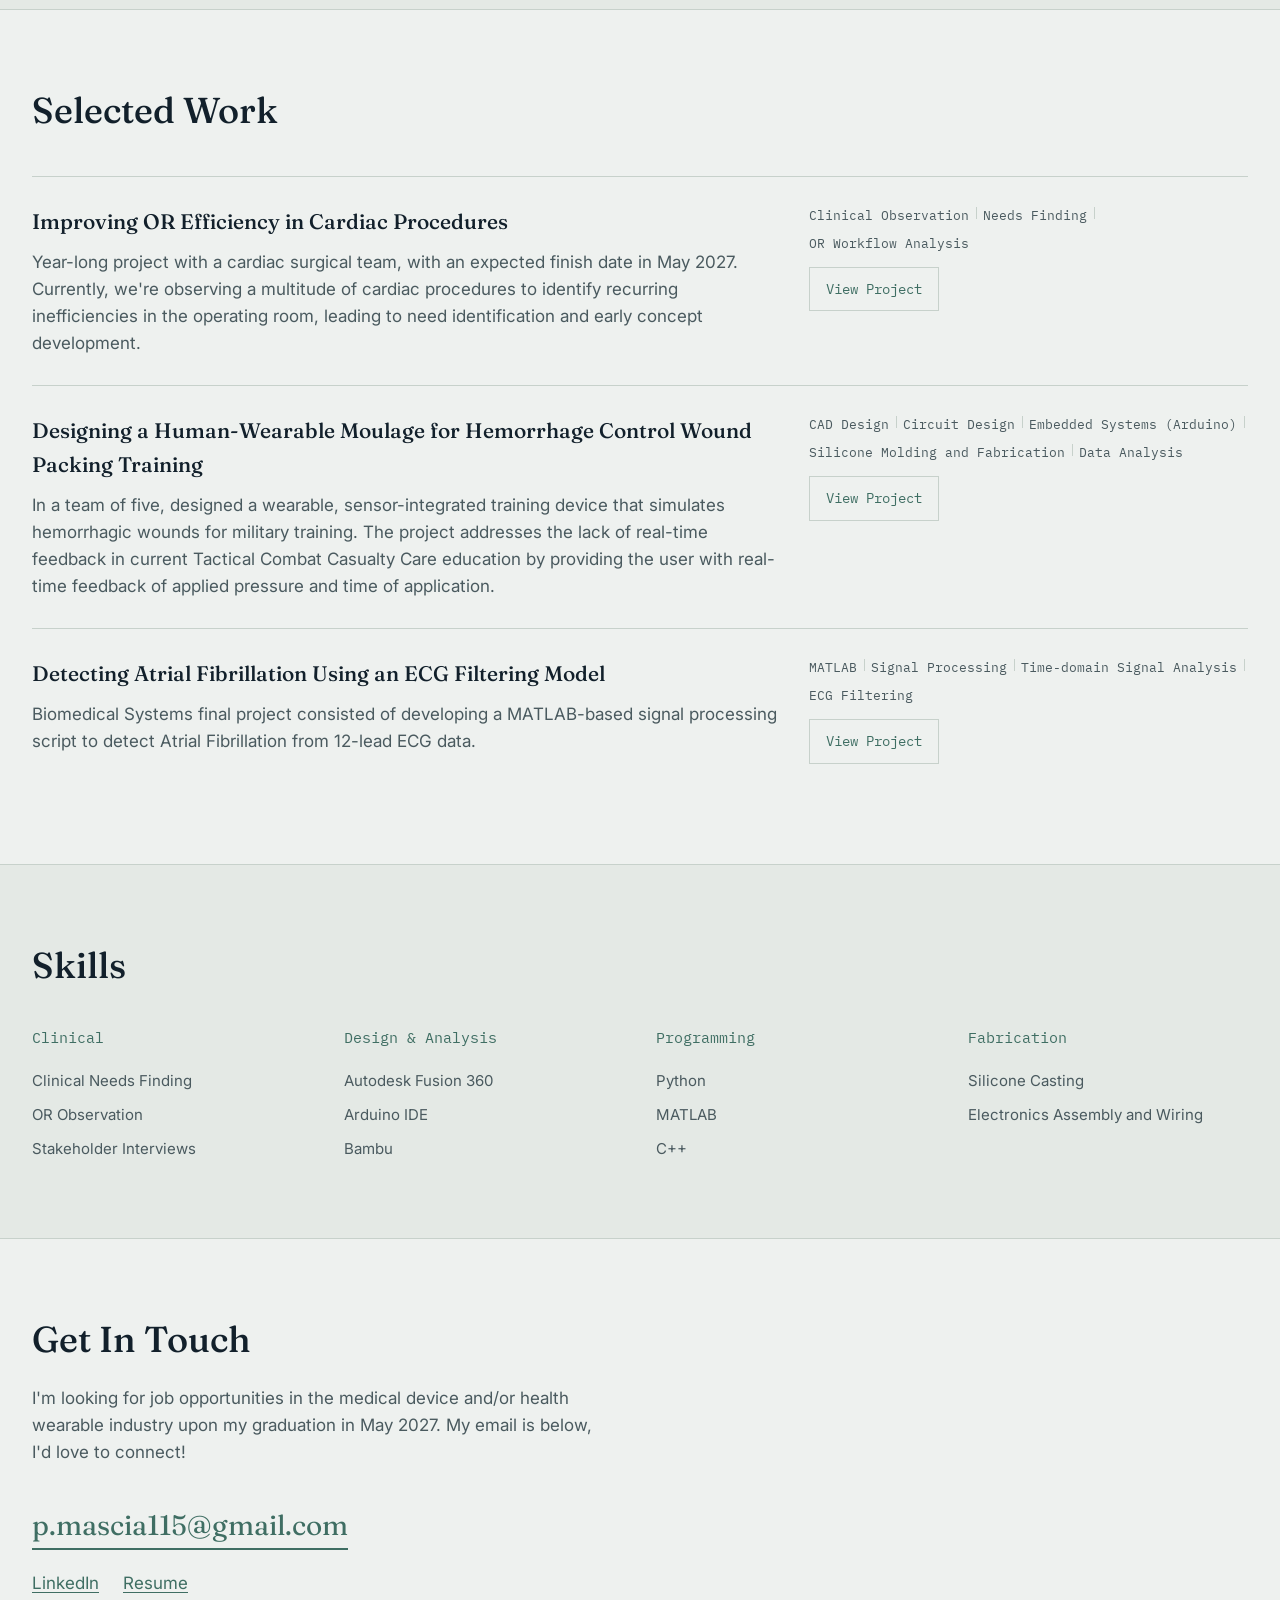
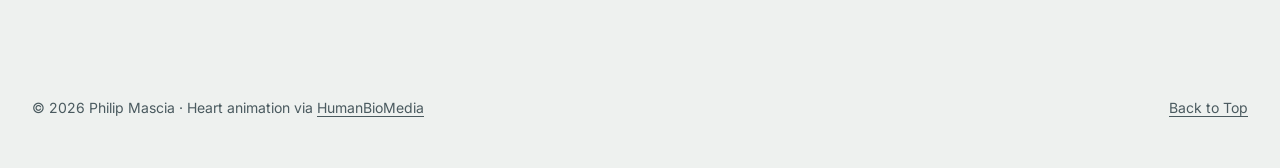
==== commit 747f42a0: "Update project title in index.html" ====
--- a/index.html
+++ b/index.html
@@ -75,7 +75,7 @@
 
     <article class="project reveal">
       <div class="project-main">
-        <h3>Biomedical Clinical Needs Finding</h3>
+        <h3>Improving OR Efficiency in Cardiac Procedures</h3>
         <p>Year-long project with a cardiac surgical team, with an expected finish date in May 2027. Currently, we're observing a multitude of cardiac procedures to identify recurring inefficiencies in the operating room, leading to need identification and early concept development.</p>
       </div>
       <div class="project-meta">
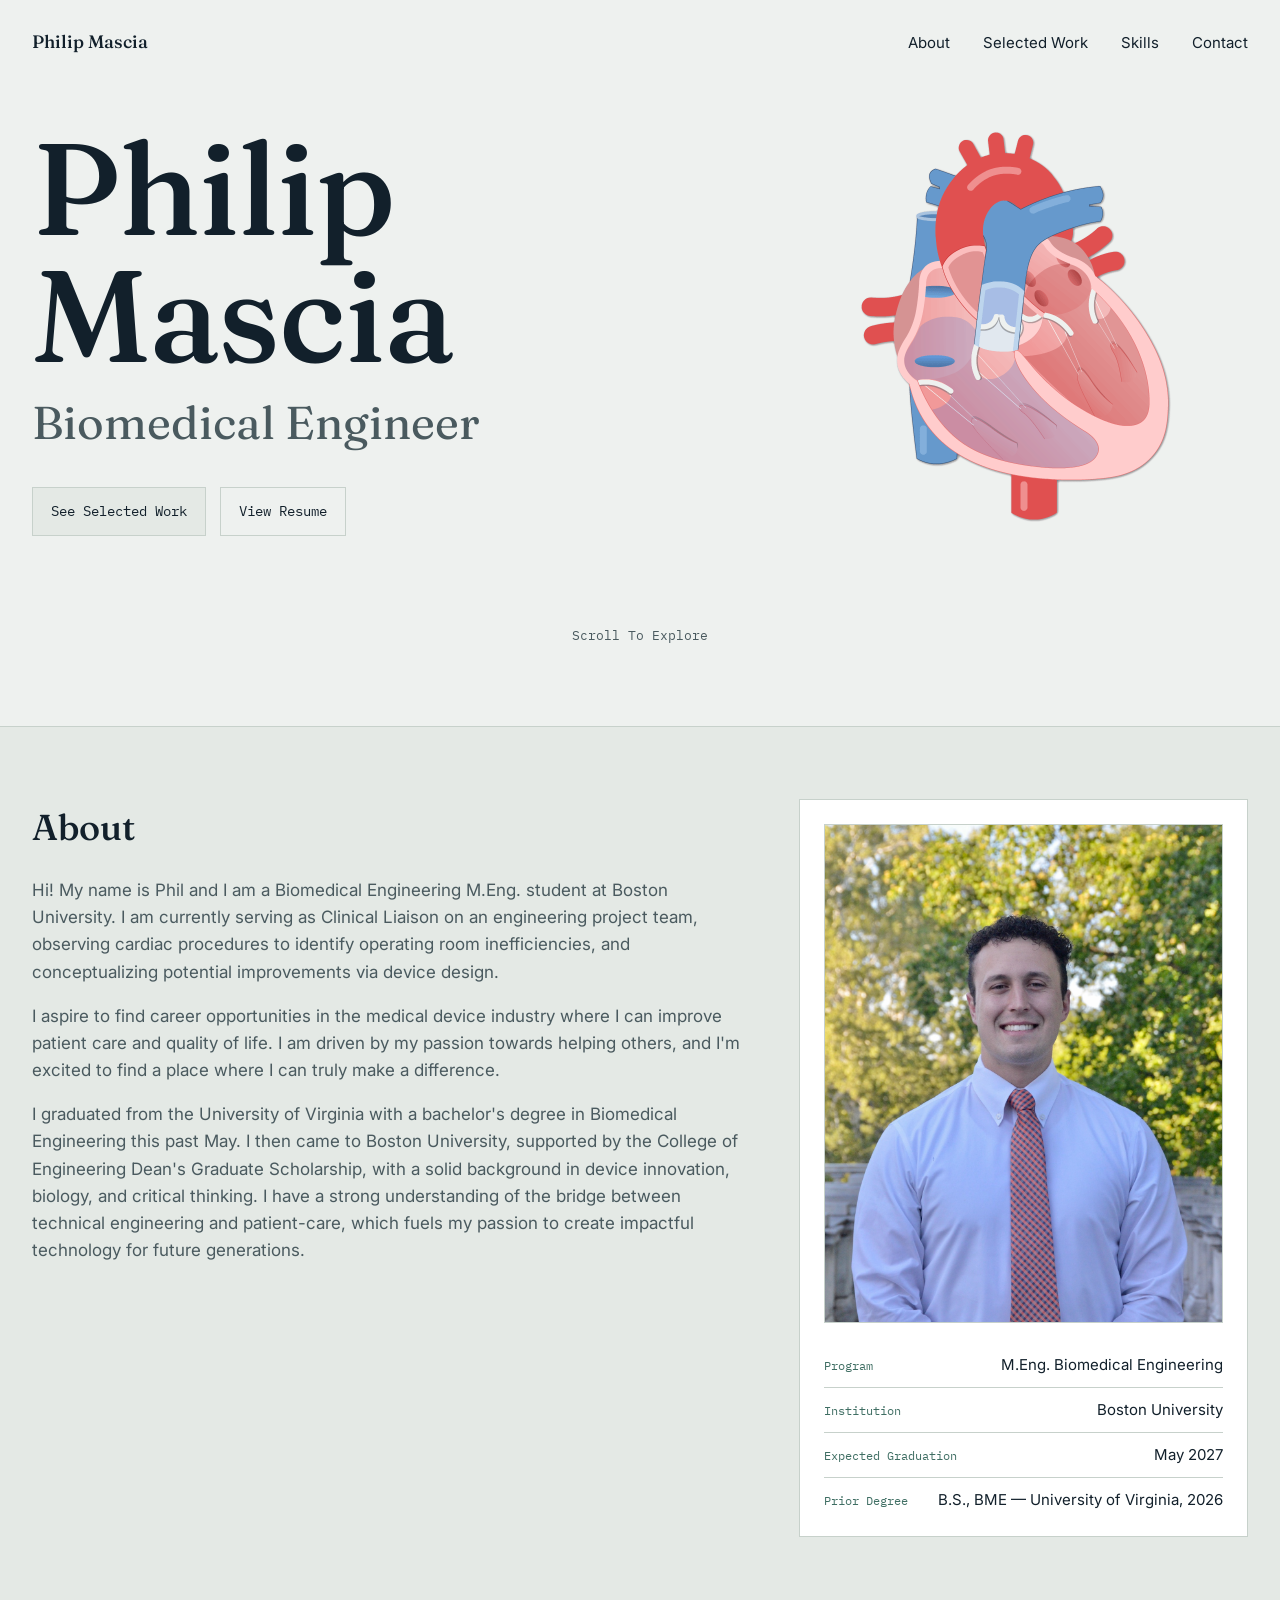
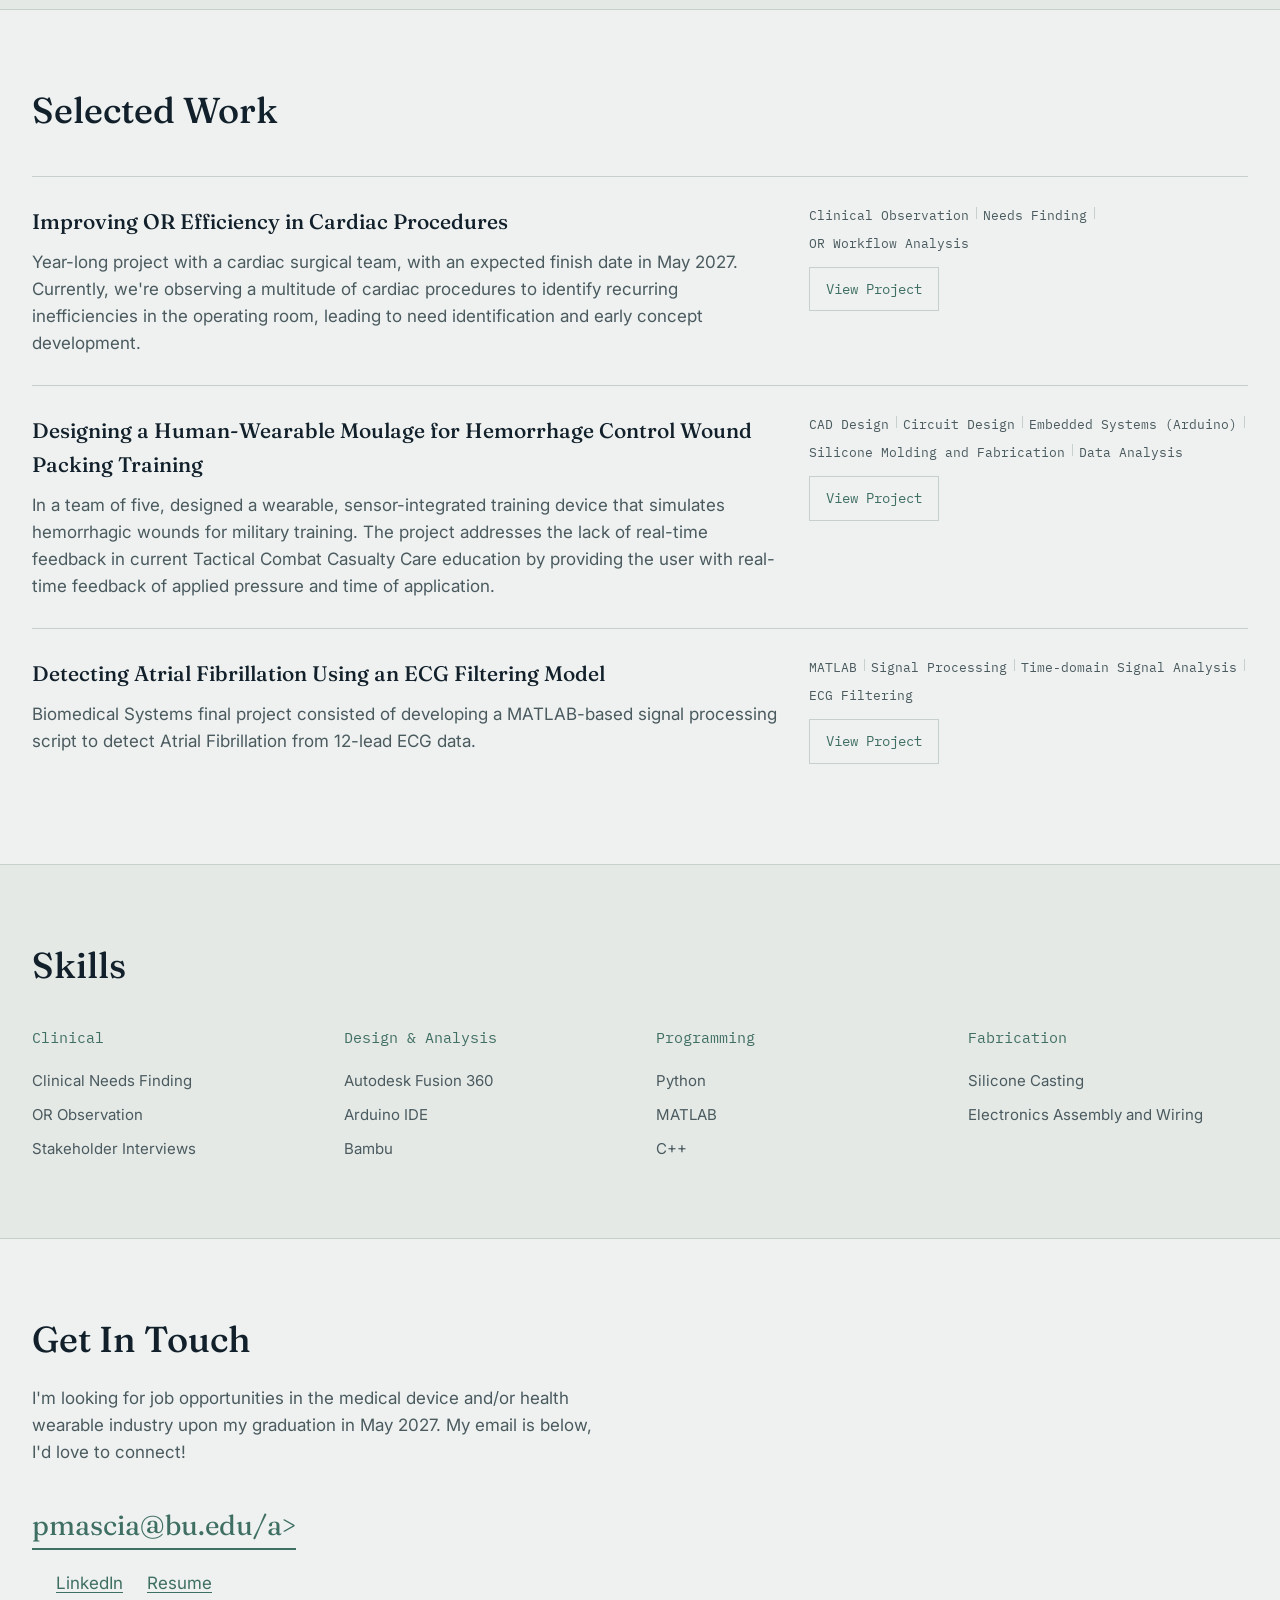
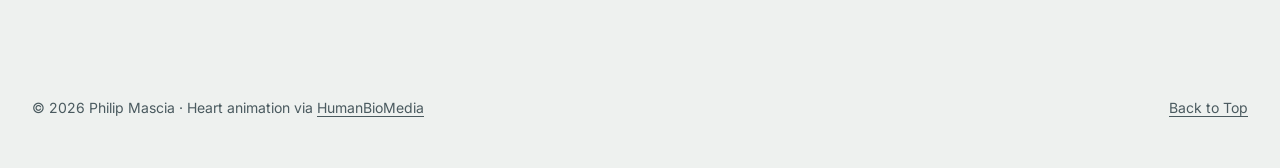
==== commit 027ea99f: "Update contact email address in index.html" ====
--- a/index.html
+++ b/index.html
@@ -163,7 +163,7 @@
   <section id="contact" class="contact reveal">
     <h2>Get In Touch</h2>
     <p>I'm looking for job opportunities in the medical device and/or health wearable industry upon my graduation in May 2027. My email is below, I'd love to connect!</p>
-    <a class="contact-email" href="mailto:p.mascia115@gmail.com">p.mascia115@gmail.com</a>
+    <a class="contact-email" href="mailto:p.mascia115@gmail.com">pmascia@bu.edu/a>
     <div class="contact-links">
       <a href="https://www.linkedin.com/in/philip-mascia-20286b327">LinkedIn</a>
       <a href="images/Philip Mascia.Resume.pdf">Resume</a>
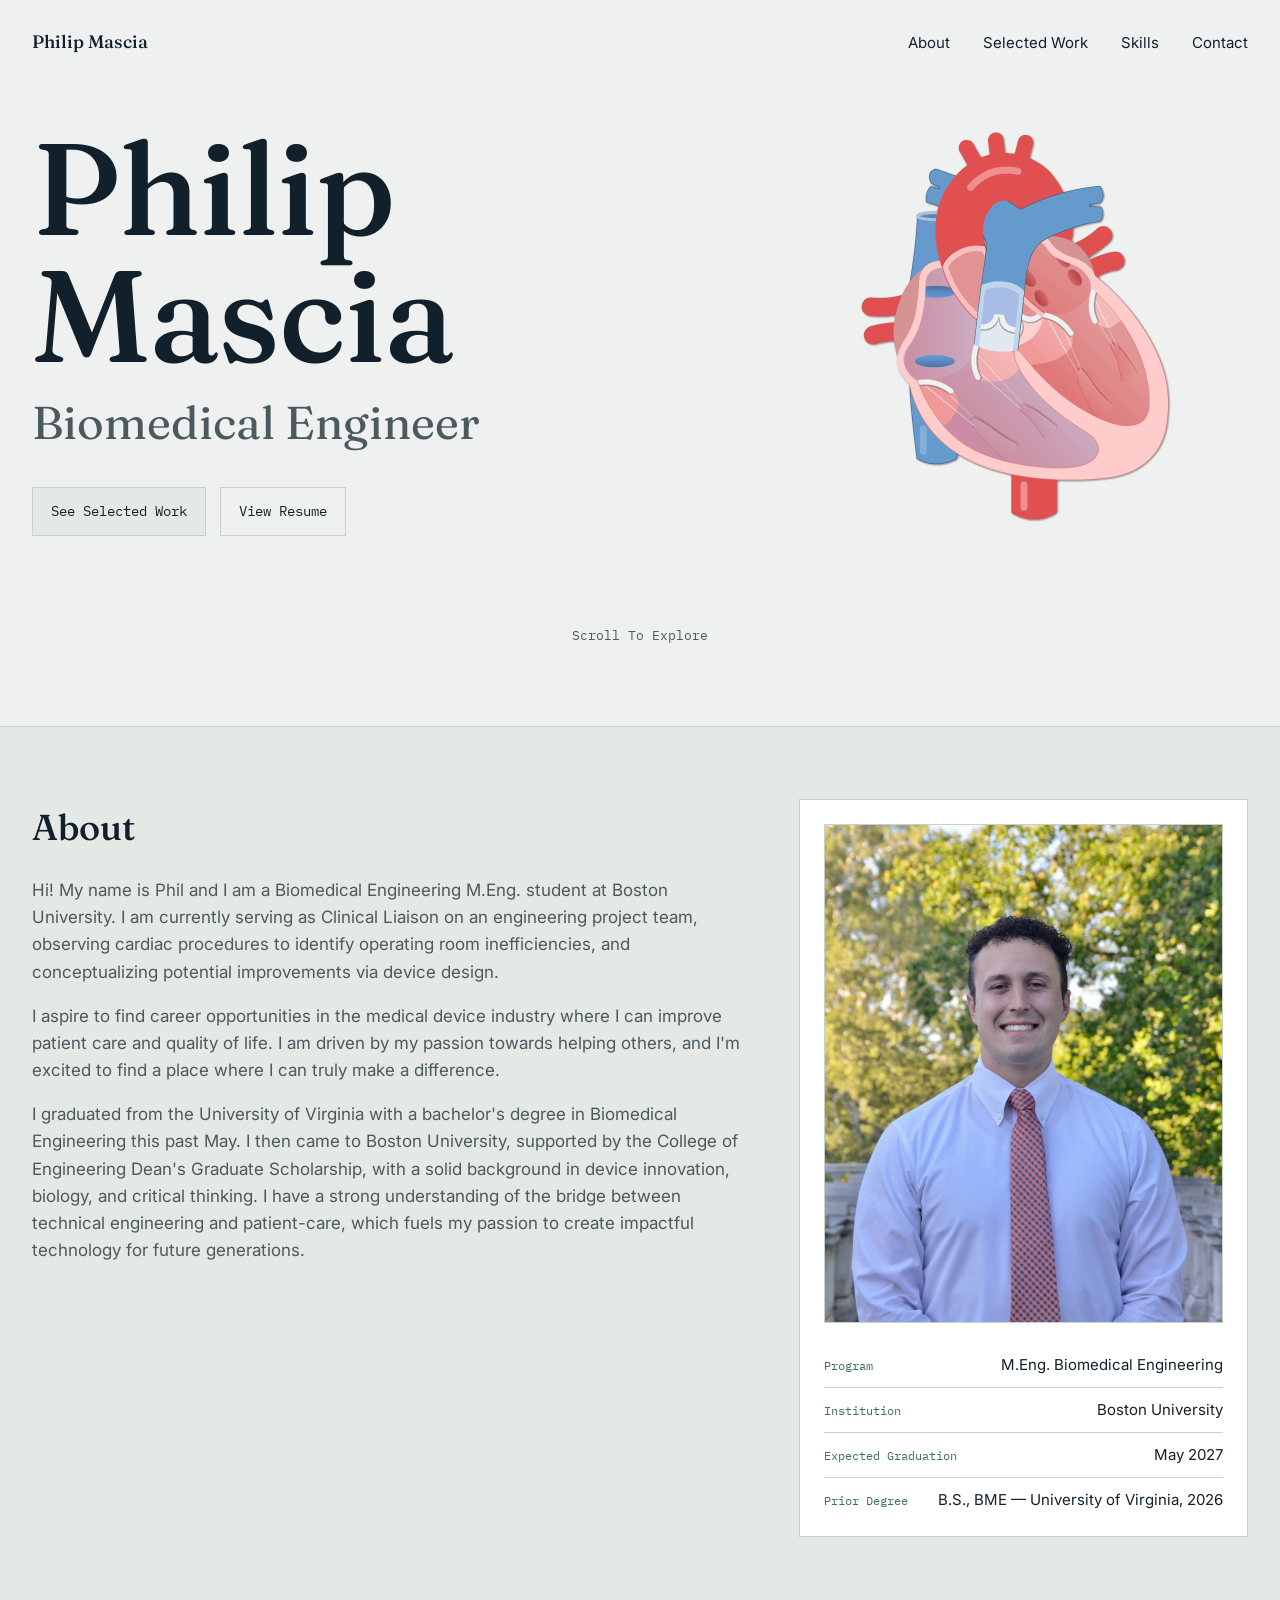
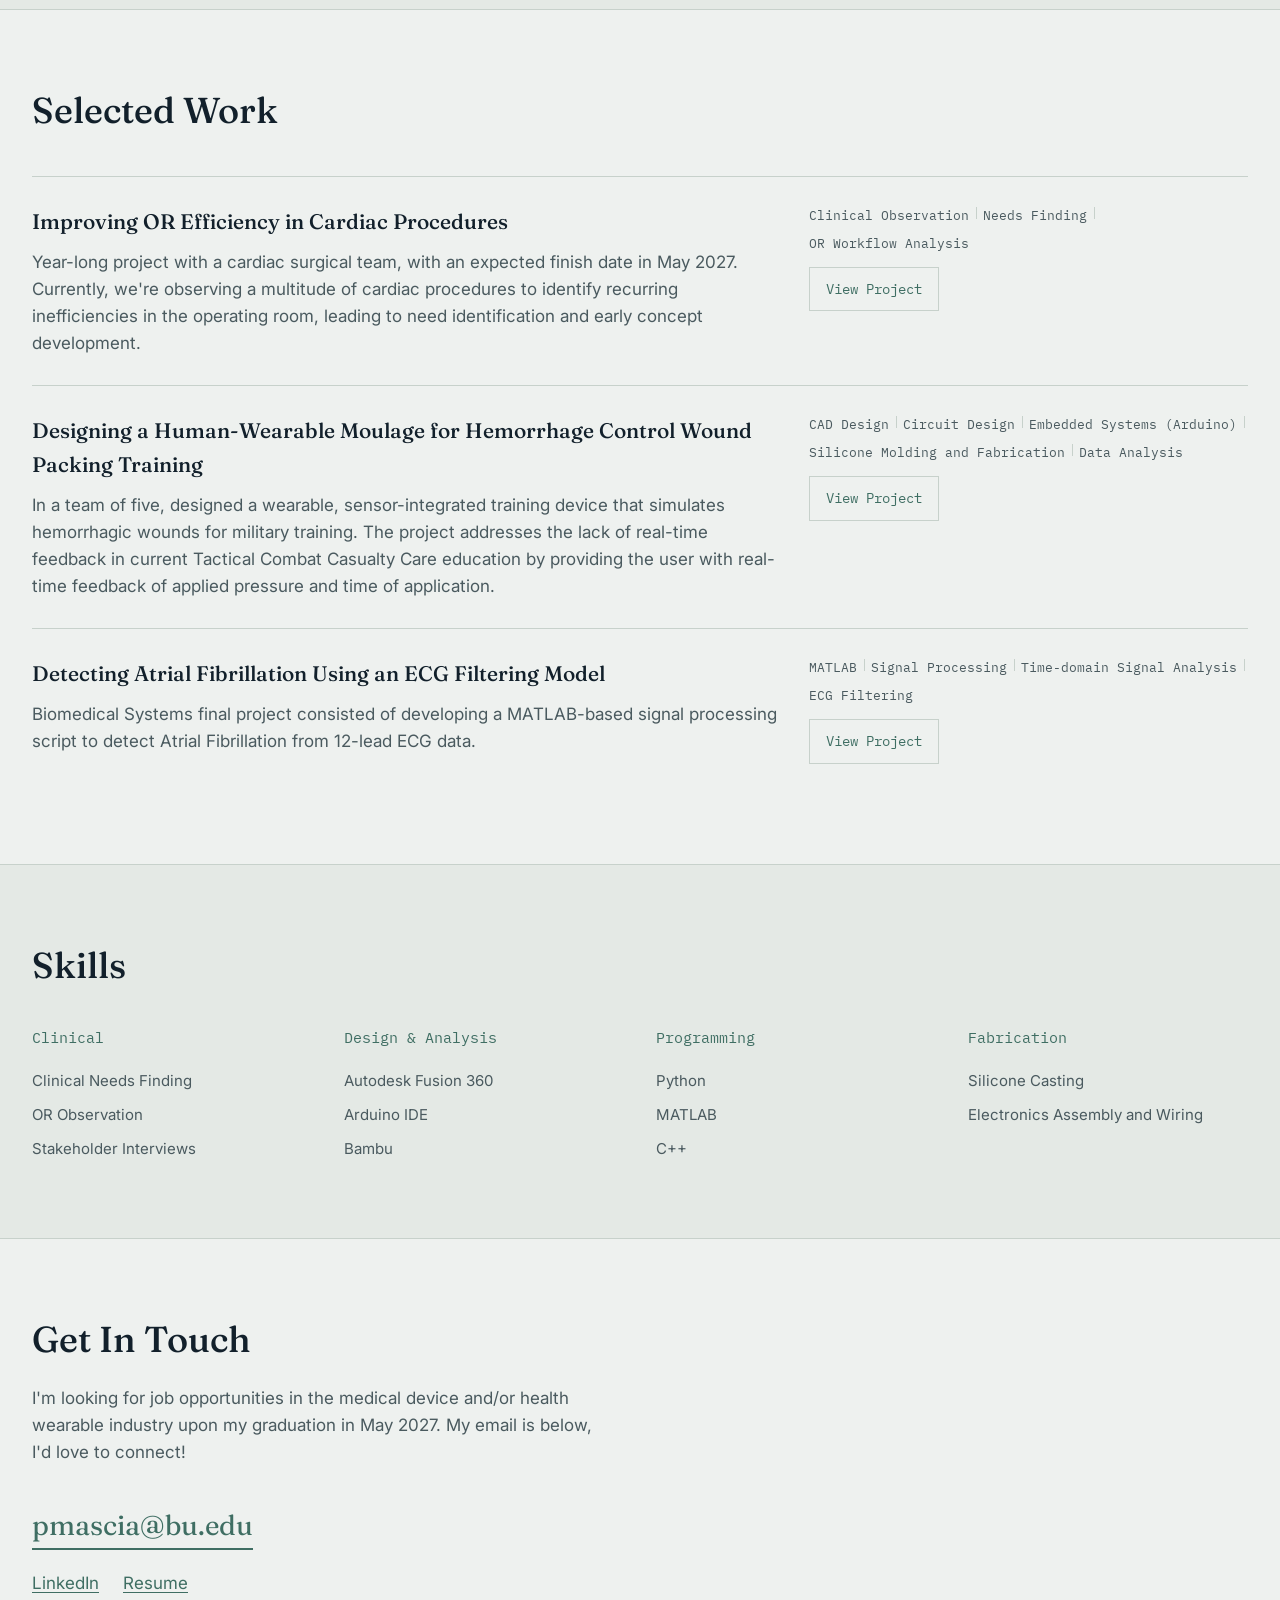
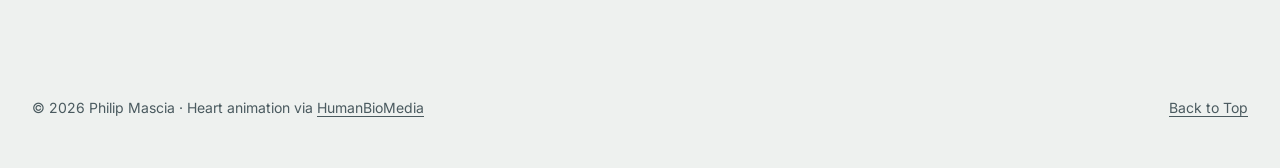
==== commit a3b7ecdd: "Fix email link in contact section of index.html" ====
--- a/index.html
+++ b/index.html
@@ -163,7 +163,7 @@
   <section id="contact" class="contact reveal">
     <h2>Get In Touch</h2>
     <p>I'm looking for job opportunities in the medical device and/or health wearable industry upon my graduation in May 2027. My email is below, I'd love to connect!</p>
-    <a class="contact-email" href="mailto:p.mascia115@gmail.com">pmascia@bu.edu/a>
+    <a class="contact-email" href="mailto:pmascia@bu.edu">pmascia@bu.edu</a>
     <div class="contact-links">
       <a href="https://www.linkedin.com/in/philip-mascia-20286b327">LinkedIn</a>
       <a href="images/Philip Mascia.Resume.pdf">Resume</a>
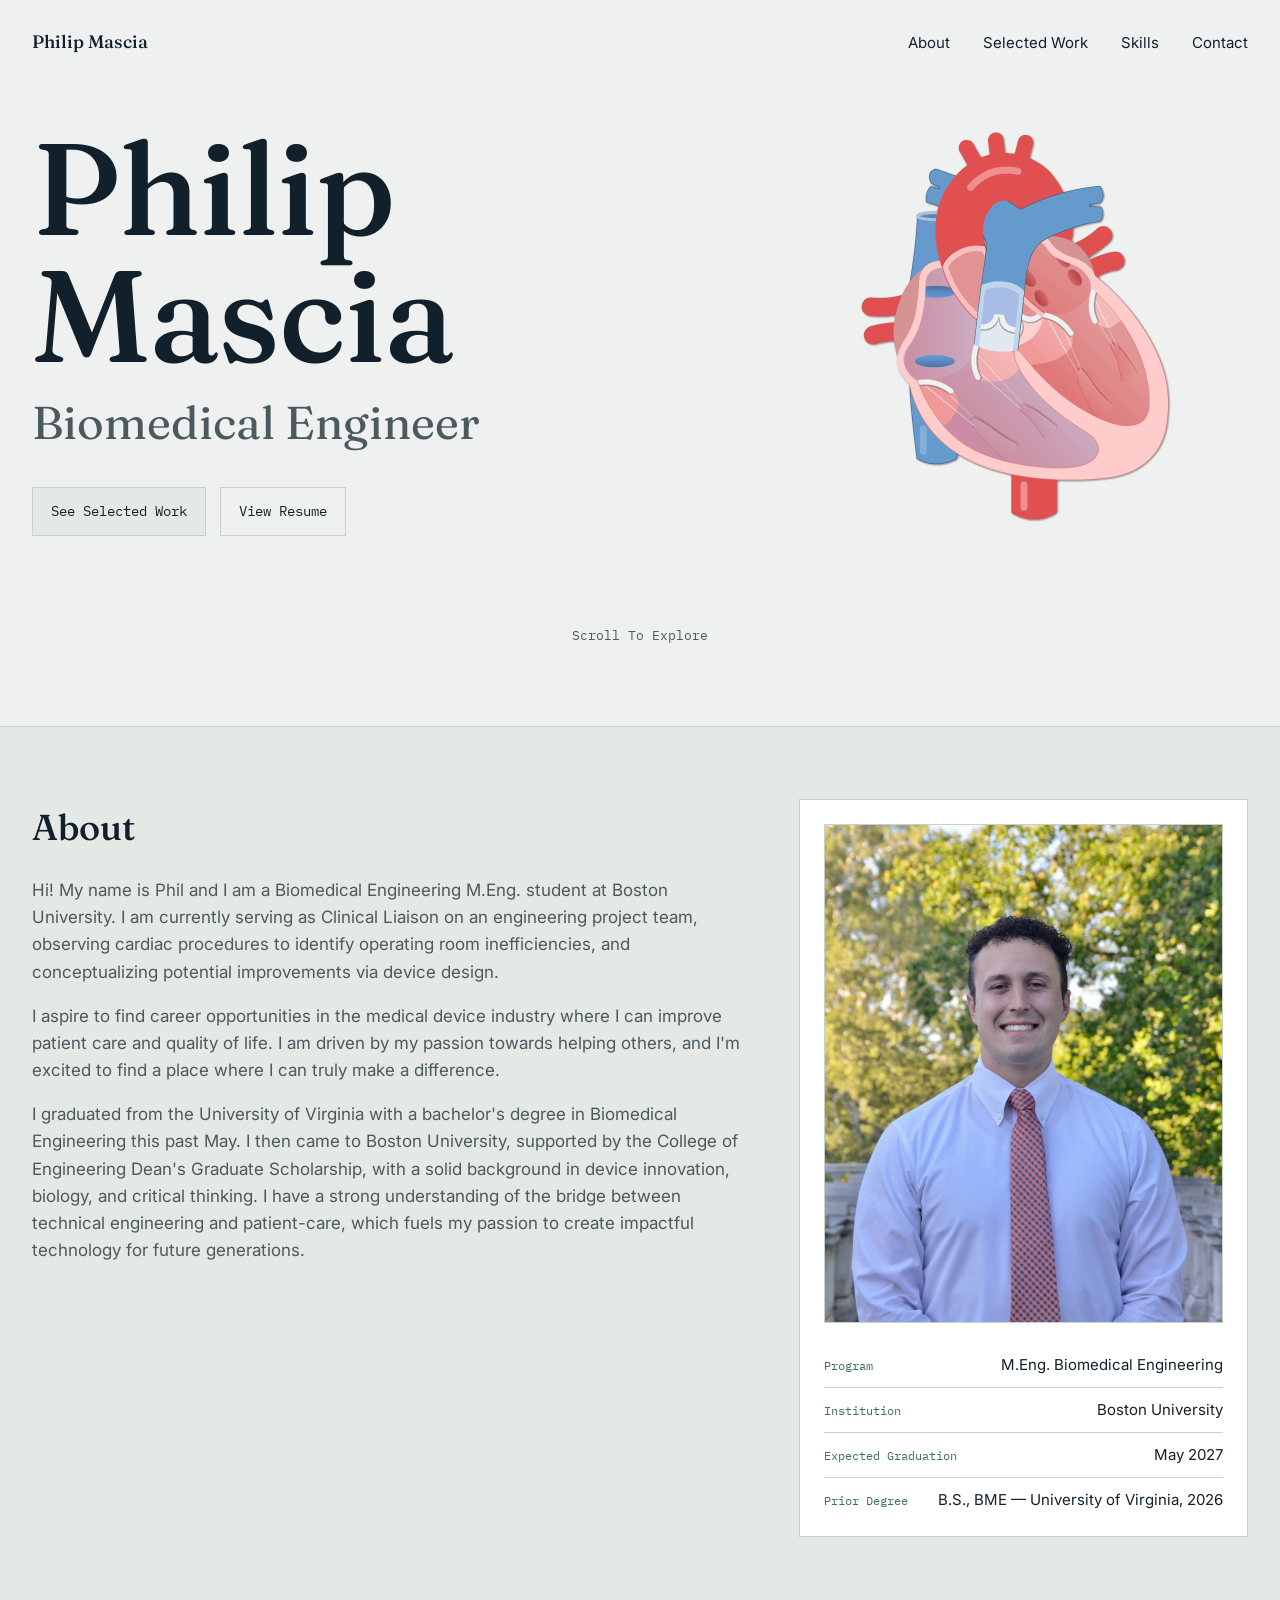
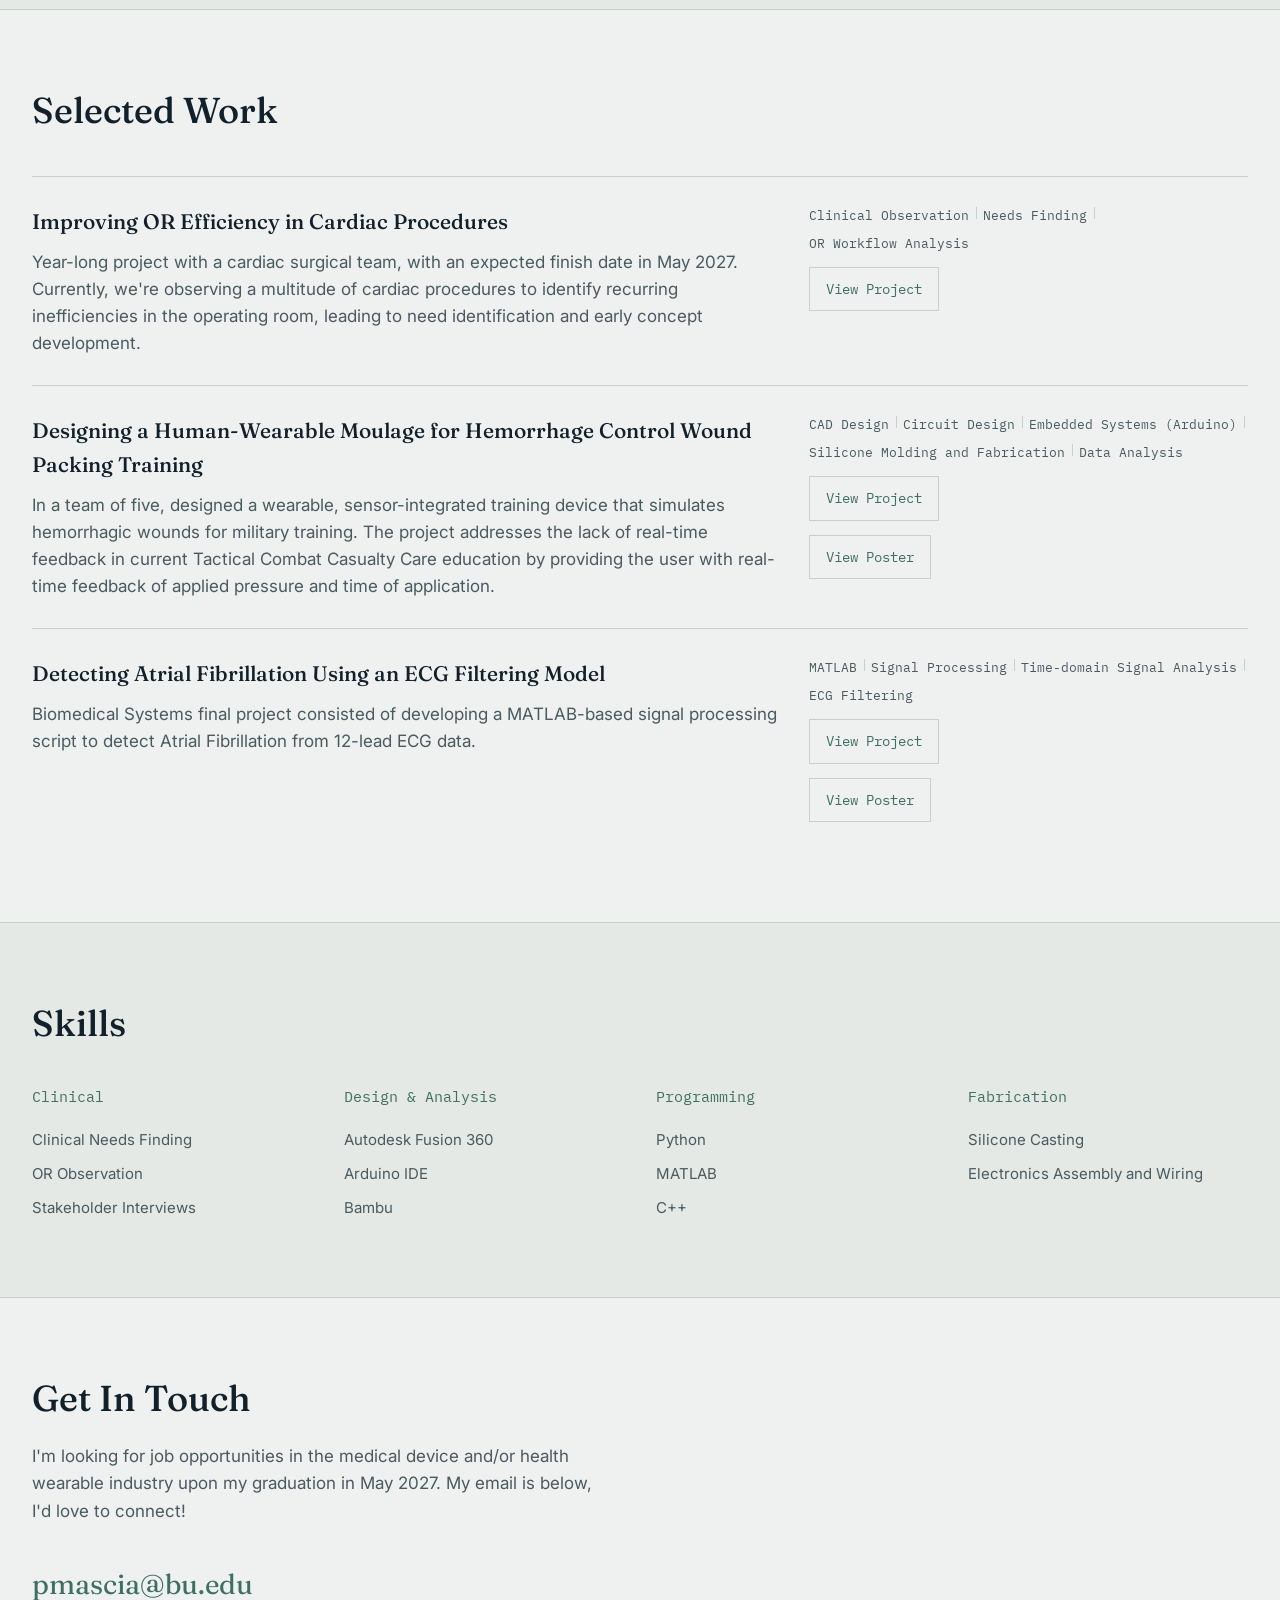
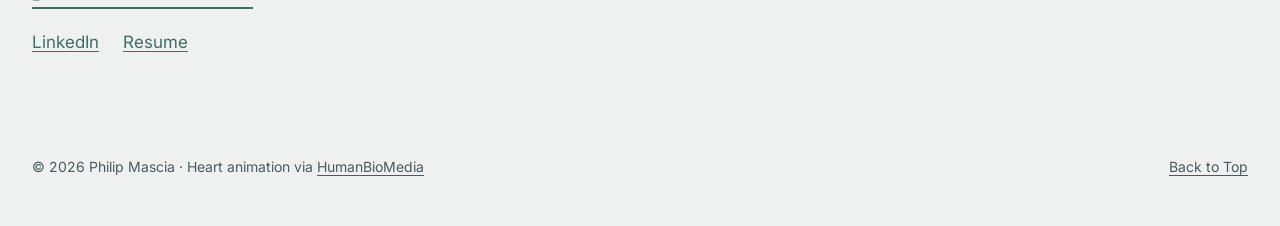
==== commit 9d6cfc4a: "Update index.html" ====
--- a/index.html
+++ b/index.html
@@ -32,7 +32,7 @@
         </h1>
         <div class="hero-cta-row">
           <a class="hero-cta" href="#work">See Selected Work</a>
-          <a class="hero-cta hero-cta-secondary" href="images/Philip Mascia.Resume.pdf">View Resume</a>
+          <a class="hero-cta hero-cta-secondary" href="images/Philip Mascia.Resume.pdf" target="_blank" rel="noopener">View Resume</a>
         </div>
       </div>
       <div class="hero-visual reveal" aria-label="Animated diagram of a beating heart">
@@ -102,6 +102,7 @@
           <li>Data Analysis</li>
         </ul>
         <a class="project-link" href="project-02.html">View Project</a>
+        <a class="project-link" href="images/Designing a Human-Wearable Moulage for Hemorrhage Control Wound Packing Training.pdf" target="_blank" rel="noopener">View Poster</a>
       </div>
     </article>
 
@@ -118,6 +119,7 @@
           <li>ECG Filtering</li>
         </ul>
         <a class="project-link" href="project-03.html">View Project</a>
+        <a class="project-link" href="images/BME Systems final project.pdf" target="_blank" rel="noopener">View Poster</a>
       </div>
     </article>
 
@@ -166,7 +168,7 @@
     <a class="contact-email" href="mailto:pmascia@bu.edu">pmascia@bu.edu</a>
     <div class="contact-links">
       <a href="https://www.linkedin.com/in/philip-mascia-20286b327">LinkedIn</a>
-      <a href="images/Philip Mascia.Resume.pdf">Resume</a>
+      <a href="images/Philip Mascia.Resume.pdf" target="_blank" rel="noopener">Resume</a>
     </div>
   </section>
 
--- a/styles.css
+++ b/styles.css
@@ -343,13 +343,6 @@
   color: var(--ink-soft);
 }
 .skills-group li { padding: 5px 0; }
-.meta-box {
-  transition: border-color 0.25s ease, background-color 0.25s ease;
-}
-.meta-box:hover {
-  border-color: var(--teal);
-  background: var(--white);
-}
 .info-panel {
   transition: border-color 0.25s ease;
 }
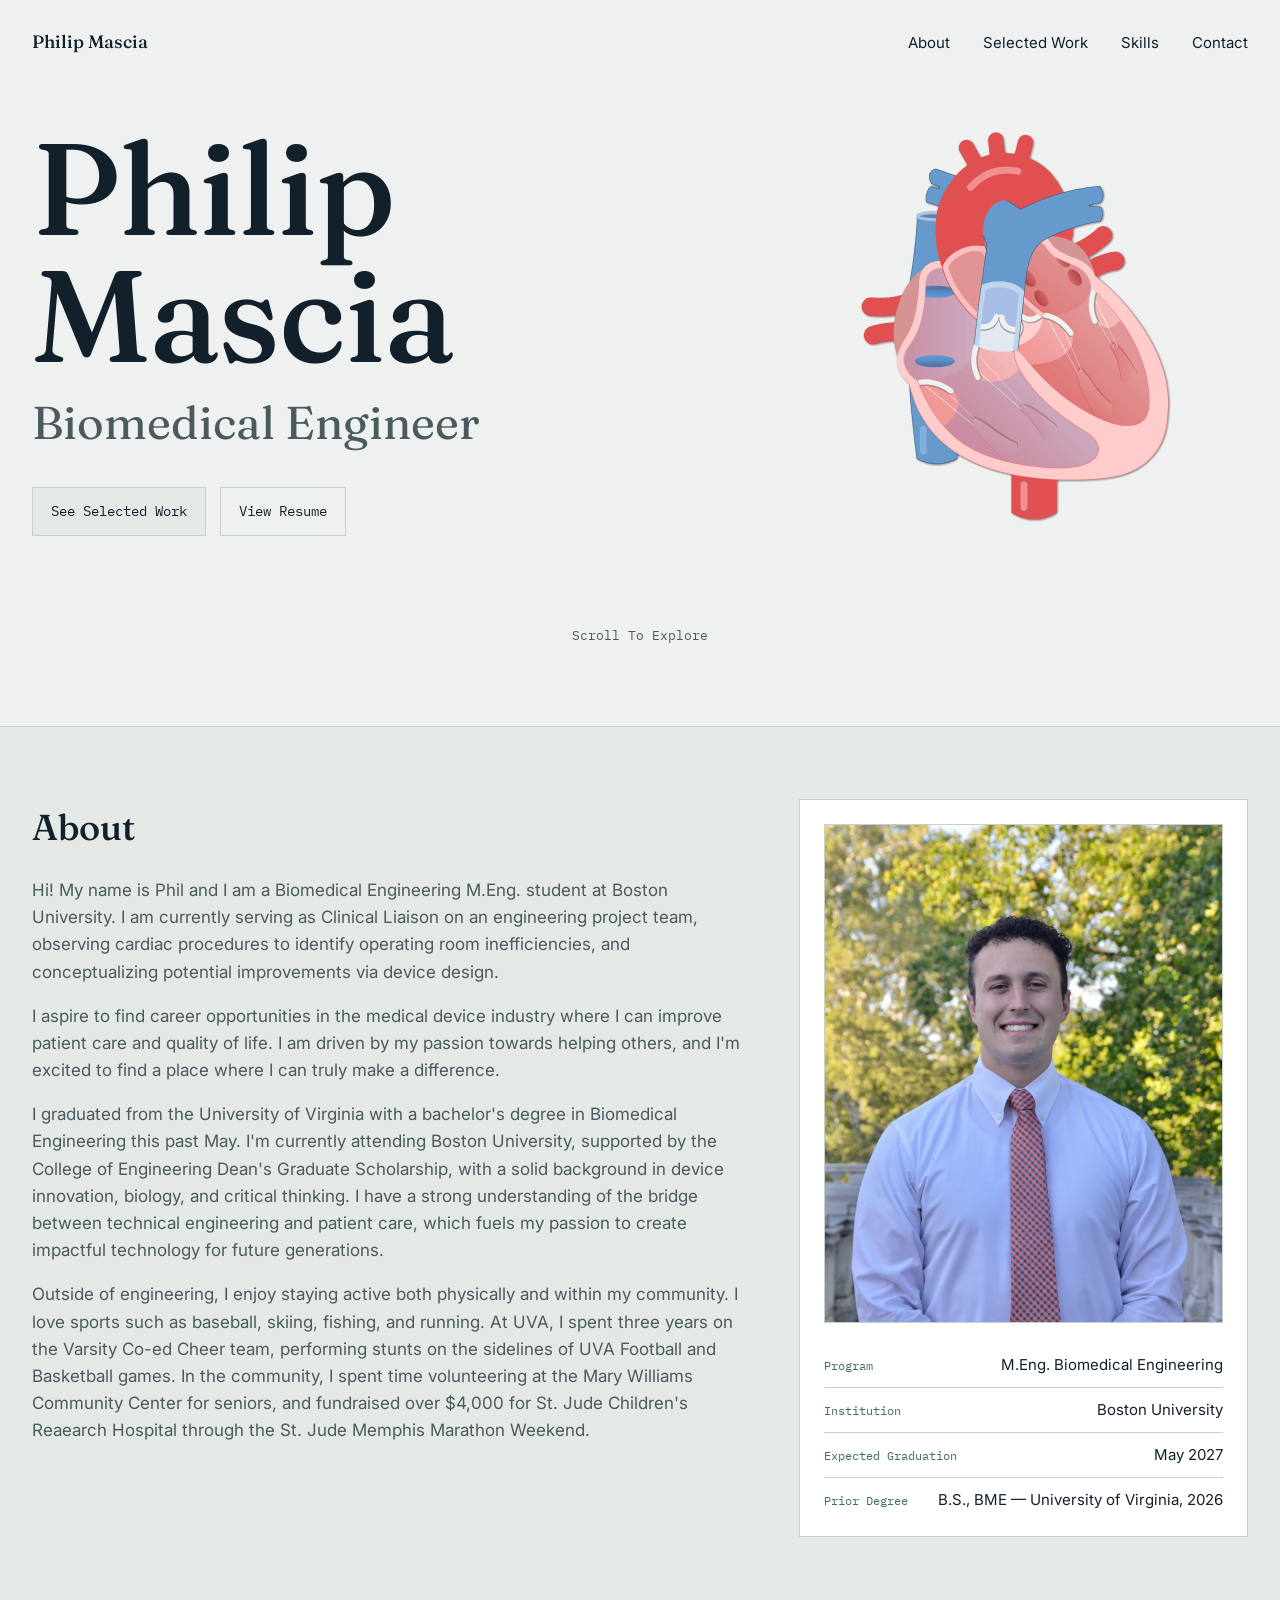
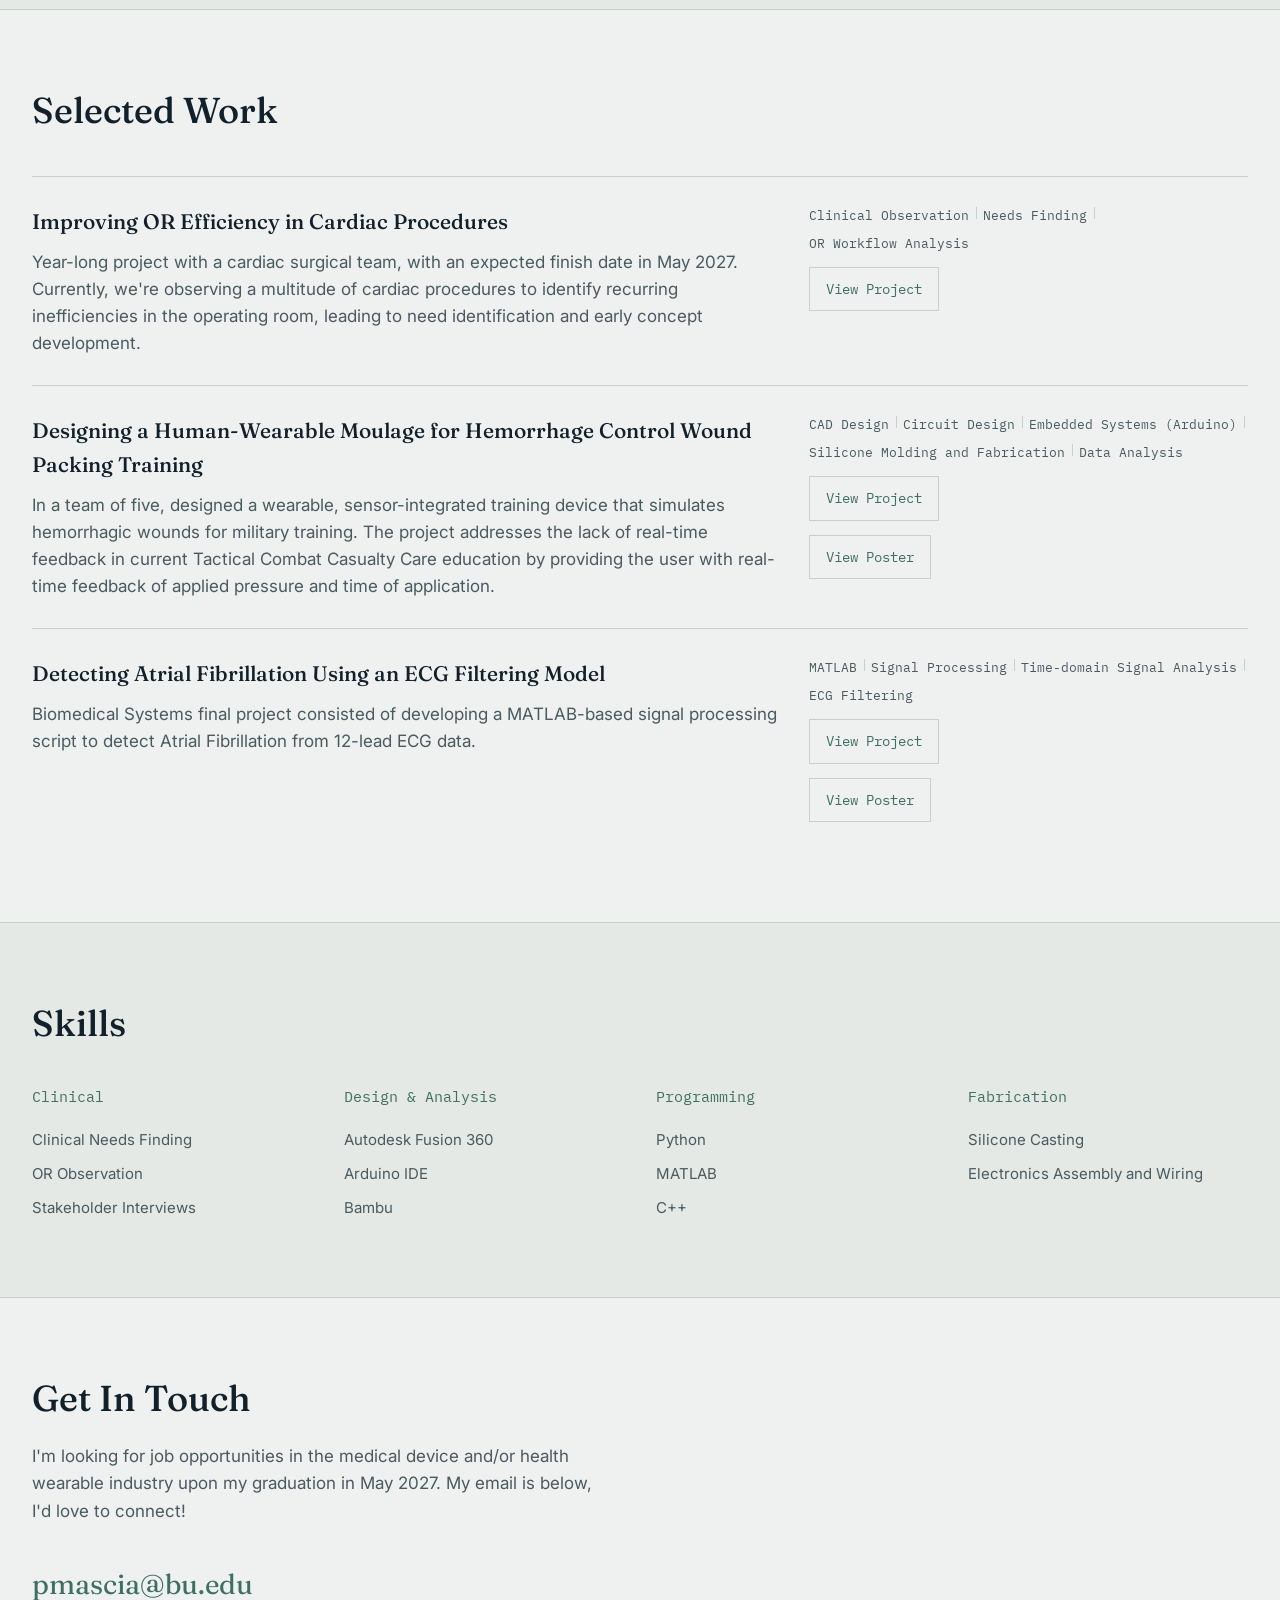
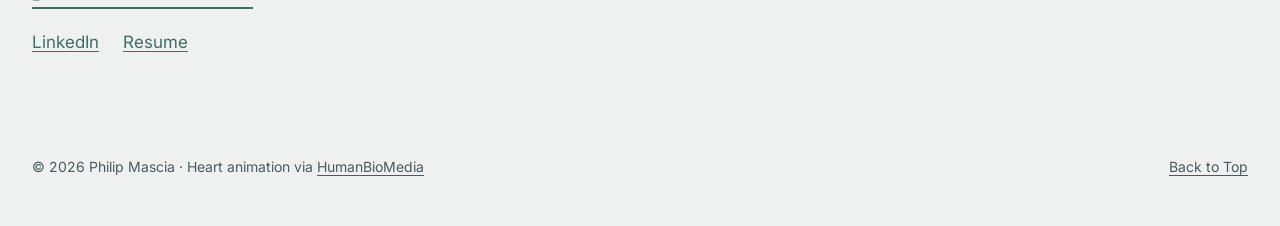
==== commit 894b03cf: "Update index.html" ====
--- a/index.html
+++ b/index.html
@@ -47,7 +47,8 @@
       <h2>About</h2>
       <p>Hi! My name is Phil and I am a Biomedical Engineering M.Eng. student at Boston University. I am currently serving as Clinical Liaison on an engineering project team, observing cardiac procedures to identify operating room inefficiencies, and conceptualizing potential improvements via device design.</p>
       <p>I aspire to find career opportunities in the medical device industry where I can improve patient care and quality of life. I am driven by my passion towards helping others, and I'm excited to find a place where I can truly make a difference.</p>
-      <p>I graduated from the University of Virginia with a bachelor's degree in Biomedical Engineering this past May. I then came to Boston University, supported by the College of Engineering Dean's Graduate Scholarship, with a solid background in device innovation, biology, and critical thinking. I have a strong understanding of the bridge between technical engineering and patient-care, which fuels my passion to create impactful technology for future generations.</p>
+      <p>I graduated from the University of Virginia with a bachelor's degree in Biomedical Engineering this past May. I'm currently attending Boston University, supported by the College of Engineering Dean's Graduate Scholarship, with a solid background in device innovation, biology, and critical thinking. I have a strong understanding of the bridge between technical engineering and patient care, which fuels my passion to create impactful technology for future generations.</p>
+      <p>Outside of engineering, I enjoy staying active both physically and within my community. I love sports such as baseball, skiing, fishing, and running. At UVA, I spent three years on the Varsity Co-ed Cheer team, performing stunts on the sidelines of UVA Football and Basketball games. In the community, I spent time volunteering at the Mary Williams Community Center for seniors, and fundraised over $4,000 for St. Jude Children's Reaearch Hospital through the St. Jude Memphis Marathon Weekend.</p>
     </div>
     <div class="info-panel reveal" aria-label="Current program summary">
       <img src="images/headshot.jpg" alt="Photo of Philip Mascia" class="hero-photo">
